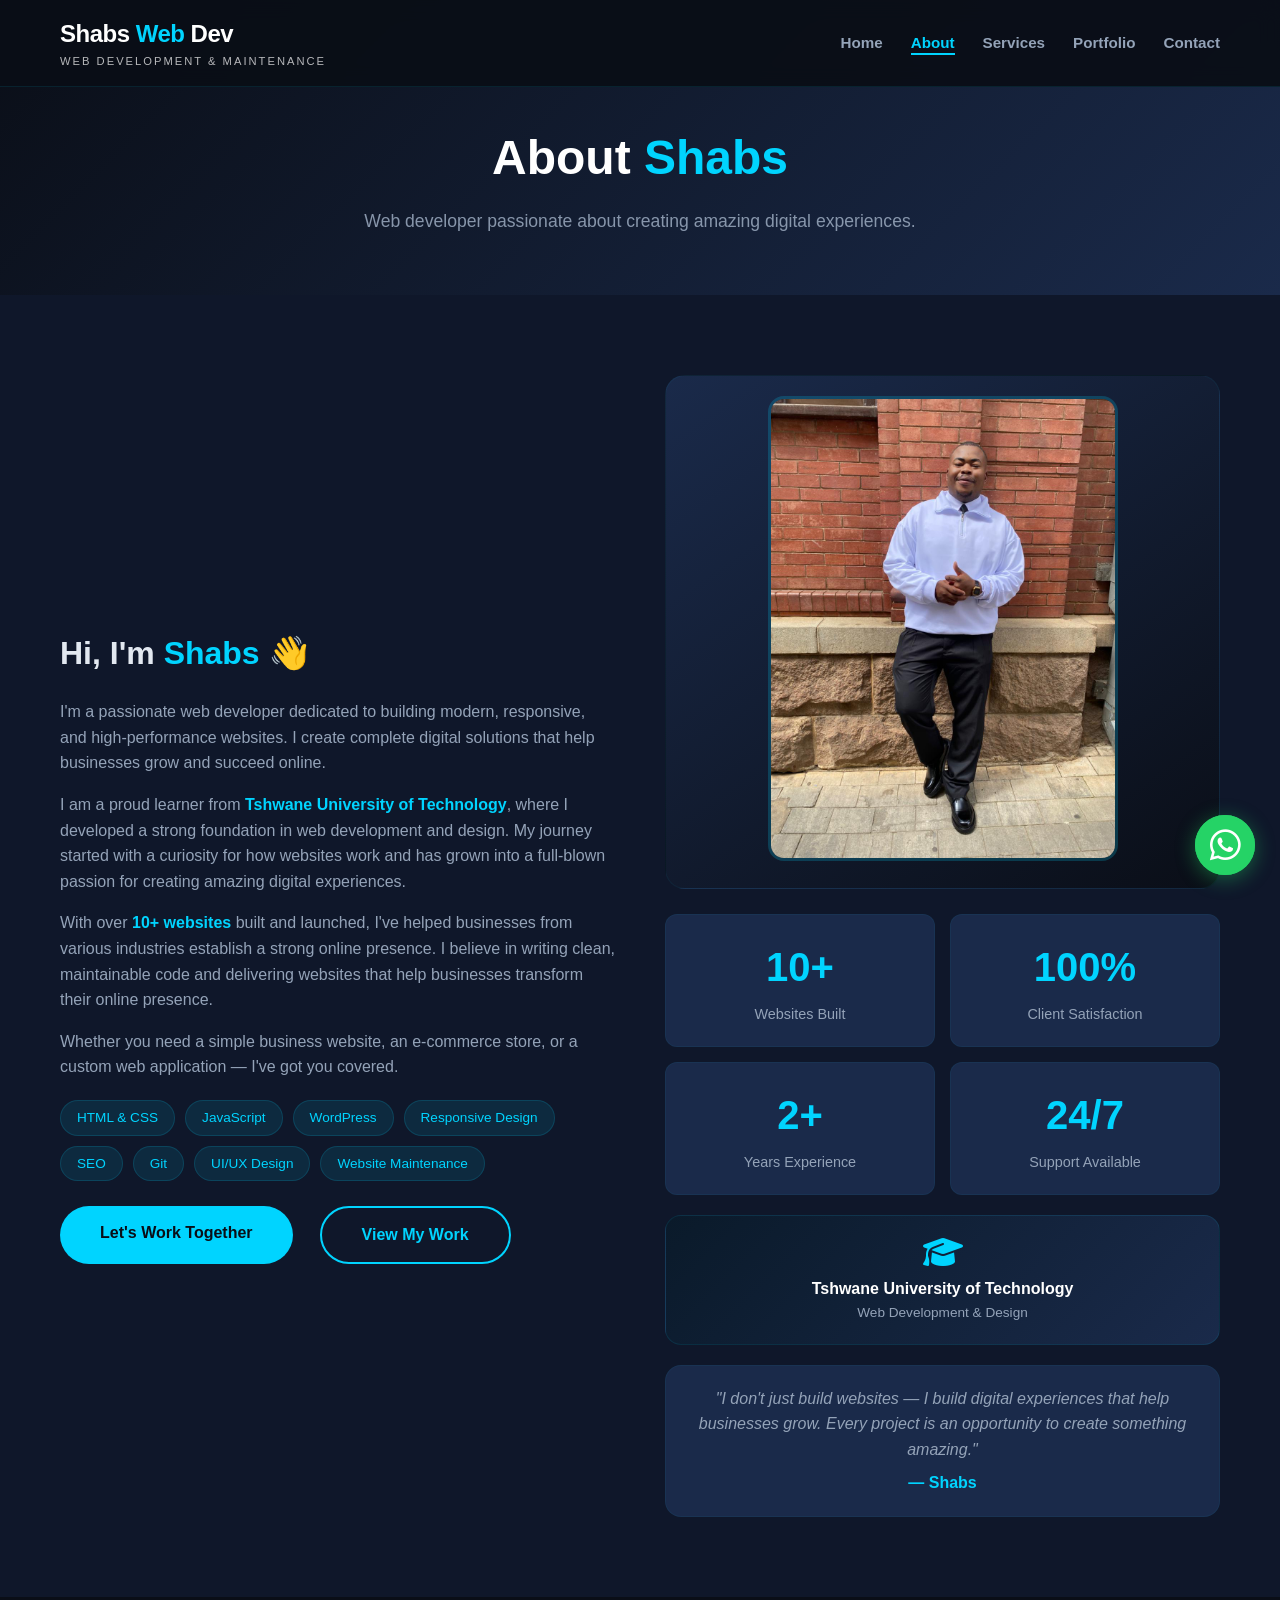
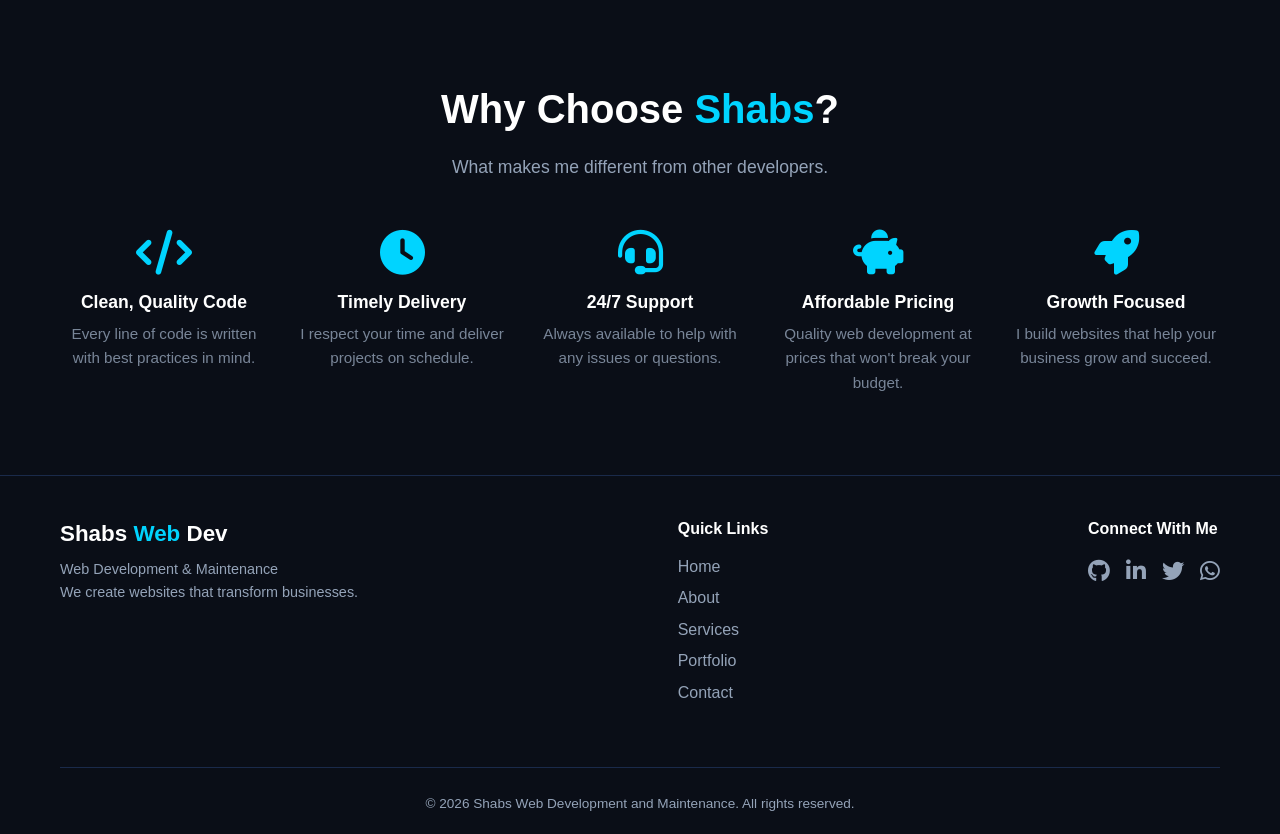
==== about.html @ 07462bca "Add files via upload" ====
<!DOCTYPE html>
<html lang="en">
<head>
    <meta charset="UTF-8" />
    <meta name="viewport" content="width=device-width, initial-scale=1.0" />
    <title>Shabs Web Development | About</title>
    <link rel="stylesheet" href="https://cdnjs.cloudflare.com/ajax/libs/font-awesome/6.5.0/css/all.min.css" />
    <link rel="stylesheet" href="css/style.css" />
</head>
<body>

    <!-- ===== HEADER WITH LOGO ===== -->
    <header>
        <div class="container">
            <div class="logo">
                <a href="index.html" style="display:flex; align-items:center; gap:15px; text-decoration:none;">
                    <img src=" " alt="Shabs Web Development Logo" style="height:50px; width:auto; border-radius:8px;" onerror="this.style.display='none'" />
                    <div>
                        <h1>Shabs <span>Web</span> Dev</h1>
                        <p>Web Development &amp; Maintenance</p>
                    </div>
                </a>
            </div>
            <div class="hamburger" id="hamburger">
                <i class="fas fa-bars"></i>
            </div>
            <nav>
                <ul id="navMenu">
                    <li><a href="index.html">Home</a></li>
                    <li><a href="about.html" class="active">About</a></li>
                    <li><a href="services.html">Services</a></li>
                    <li><a href="portfolio.html">Portfolio</a></li>
                    <li><a href="contact.html">Contact</a></li>
                </ul>
            </nav>
        </div>
    </header>

    <!-- ===== PAGE HEADER ===== -->
    <section style="padding:120px 0 60px; background:linear-gradient(135deg, #0a0e17 0%, #1a2a4a 100%); color:#fff; text-align:center;">
        <div class="container">
            <h1 style="font-size:3rem;font-weight:800;">About <span style="color:#00d4ff;">Shabs</span></h1>
            <p style="font-size:1.1rem;opacity:0.9;max-width:600px;margin:10px auto 0;color:#94a3b8;">Web developer passionate about creating amazing digital experiences.</p>
        </div>
    </section>

    <!-- ===== ABOUT CONTENT ===== -->
    <section style="padding:80px 0; background:#0f172a;">
        <div class="container">
            <div style="display:grid; grid-template-columns:1fr 1fr; gap:50px; align-items:center;">

                <!-- LEFT: About Text -->
                <div>
                    <h3 style="font-size:2rem; margin-bottom:20px;">Hi, I'm <span style="color:#00d4ff;">Shabs</span> 👋</h3>
                    <p style="color:#94a3b8; margin-bottom:16px;">
                        I'm a passionate web developer dedicated to building modern, responsive, 
                        and high-performance websites. I create complete digital solutions that help 
                        businesses grow and succeed online.
                    </p>
                    <p style="color:#94a3b8; margin-bottom:16px;">
                        I am a proud learner from <strong style="color:#00d4ff;">Tshwane University of Technology</strong>, 
                        where I developed a strong foundation in web development and design. My 
                        journey started with a curiosity for how websites work and has grown into 
                        a full-blown passion for creating amazing digital experiences.
                    </p>
                    <p style="color:#94a3b8; margin-bottom:16px;">
                        With over <strong style="color:#00d4ff;">10+ websites</strong> built and launched, 
                        I've helped businesses from various industries establish a strong online 
                        presence. I believe in writing clean, maintainable code and delivering 
                        websites that help businesses transform their online presence.
                    </p>
                    <p style="color:#94a3b8; margin-bottom:16px;">
                        Whether you need a simple business website, an e-commerce store, or a 
                        custom web application — I've got you covered.
                    </p>
                    <div style="display:flex; flex-wrap:wrap; gap:10px; margin-top:20px;">
                        <span style="background:rgba(0,212,255,0.1); color:#00d4ff; padding:6px 16px; border-radius:20px; font-size:0.85rem; border:1px solid rgba(0,212,255,0.15);">HTML &amp; CSS</span>
                        <span style="background:rgba(0,212,255,0.1); color:#00d4ff; padding:6px 16px; border-radius:20px; font-size:0.85rem; border:1px solid rgba(0,212,255,0.15);">JavaScript</span>
                        <span style="background:rgba(0,212,255,0.1); color:#00d4ff; padding:6px 16px; border-radius:20px; font-size:0.85rem; border:1px solid rgba(0,212,255,0.15);">WordPress</span>
                        <span style="background:rgba(0,212,255,0.1); color:#00d4ff; padding:6px 16px; border-radius:20px; font-size:0.85rem; border:1px solid rgba(0,212,255,0.15);">Responsive Design</span>
                        <span style="background:rgba(0,212,255,0.1); color:#00d4ff; padding:6px 16px; border-radius:20px; font-size:0.85rem; border:1px solid rgba(0,212,255,0.15);">SEO</span>
                        <span style="background:rgba(0,212,255,0.1); color:#00d4ff; padding:6px 16px; border-radius:20px; font-size:0.85rem; border:1px solid rgba(0,212,255,0.15);">Git</span>
                        <span style="background:rgba(0,212,255,0.1); color:#00d4ff; padding:6px 16px; border-radius:20px; font-size:0.85rem; border:1px solid rgba(0,212,255,0.15);">UI/UX Design</span>
                        <span style="background:rgba(0,212,255,0.1); color:#00d4ff; padding:6px 16px; border-radius:20px; font-size:0.85rem; border:1px solid rgba(0,212,255,0.15);">Website Maintenance</span>
                    </div>
                    <div style="margin-top:25px; display:flex; gap:15px; flex-wrap:wrap;">
                        <a href="contact.html" class="btn">Let's Work Together</a>
                        <a href="portfolio.html" class="btn btn-outline">View My Work</a>
                    </div>
                </div>

                <!-- RIGHT: Profile Picture & Stats -->
                <div>
                    <!-- Profile Picture -->
                    <div style="background:linear-gradient(145deg, #1a2a4a, #0a0e17); border-radius:20px; padding:20px; border:1px solid rgba(0,212,255,0.05); text-align:center; margin-bottom:25px;">
                        <img src="pictures\WhatsApp Image 2026-06-18 at 19.03.52.jpeg" alt="Shabs - Web Developer" style="width:100%; max-width:350px; border-radius:16px; border:3px solid rgba(0,212,255,0.2);" onerror="this.src='https://via.placeholder.com/350x350/1a2a4a/00d4ff?text=Shabs'" />
                    </div>

                    <!-- Stats -->
                    <div style="display:grid; grid-template-columns:1fr 1fr; gap:15px;">
                        <div style="background:#1a2a4a; padding:20px; border-radius:12px; text-align:center; border:1px solid rgba(0,212,255,0.05);">
                            <div style="font-size:2.5rem; font-weight:800; color:#00d4ff;">10+</div>
                            <p style="color:#94a3b8; font-size:0.9rem; margin-top:4px;">Websites Built</p>
                        </div>
                        <div style="background:#1a2a4a; padding:20px; border-radius:12px; text-align:center; border:1px solid rgba(0,212,255,0.05);">
                            <div style="font-size:2.5rem; font-weight:800; color:#00d4ff;">100%</div>
                            <p style="color:#94a3b8; font-size:0.9rem; margin-top:4px;">Client Satisfaction</p>
                        </div>
                        <div style="background:#1a2a4a; padding:20px; border-radius:12px; text-align:center; border:1px solid rgba(0,212,255,0.05);">
                            <div style="font-size:2.5rem; font-weight:800; color:#00d4ff;">2+</div>
                            <p style="color:#94a3b8; font-size:0.9rem; margin-top:4px;">Years Experience</p>
                        </div>
                        <div style="background:#1a2a4a; padding:20px; border-radius:12px; text-align:center; border:1px solid rgba(0,212,255,0.05);">
                            <div style="font-size:2.5rem; font-weight:800; color:#00d4ff;">24/7</div>
                            <p style="color:#94a3b8; font-size:0.9rem; margin-top:4px;">Support Available</p>
                        </div>
                    </div>

                    <!-- University Badge -->
                    <div style="margin-top:20px; background:linear-gradient(135deg, #0a1a2a, #1a2a4a); padding:20px; border-radius:16px; border:1px solid rgba(0,212,255,0.1); text-align:center;">
                        <i class="fas fa-graduation-cap" style="font-size:2rem; color:#00d4ff; margin-bottom:8px;"></i>
                        <p style="color:#fff; font-weight:600; font-size:1rem;">Tshwane University of Technology</p>
                        <p style="color:#94a3b8; font-size:0.85rem;">Web Development &amp; Design</p>
                    </div>

                    <!-- Quote -->
                    <div style="margin-top:20px; background:#1a2a4a; padding:20px; border-radius:16px; border:1px solid rgba(0,212,255,0.05); text-align:center;">
                        <p style="color:#94a3b8; font-style:italic;">
                            "I don't just build websites — I build digital experiences that help businesses grow. Every project is an opportunity to create something amazing."
                        </p>
                        <p style="color:#00d4ff; margin-top:8px; font-weight:600;">— Shabs</p>
                    </div>
                </div>

            </div>
        </div>
    </section>

    <!-- ===== WHY CHOOSE US ===== -->
    <section style="padding:80px 0; background:#0a0e17; color:#fff;">
        <div class="container">
            <h2 style="font-size:2.5rem;font-weight:700;text-align:center;margin-bottom:12px;">Why Choose <span style="color:#00d4ff;">Shabs</span>?</h2>
            <p style="text-align:center;max-width:650px;margin:0 auto 50px;color:#94a3b8;font-size:1.1rem;">What makes me different from other developers.</p>
            <div style="display:grid; grid-template-columns:repeat(auto-fit, minmax(200px,1fr)); gap:30px; text-align:center;">
                <div>
                    <i class="fas fa-code" style="font-size:2.8rem;color:#00d4ff;margin-bottom:12px;"></i>
                    <h5 style="font-size:1.1rem;margin-bottom:6px;">Clean, Quality Code</h5>
                    <p style="opacity:0.8;font-size:0.95rem;color:#94a3b8;">Every line of code is written with best practices in mind.</p>
                </div>
                <div>
                    <i class="fas fa-clock" style="font-size:2.8rem;color:#00d4ff;margin-bottom:12px;"></i>
                    <h5 style="font-size:1.1rem;margin-bottom:6px;">Timely Delivery</h5>
                    <p style="opacity:0.8;font-size:0.95rem;color:#94a3b8;">I respect your time and deliver projects on schedule.</p>
                </div>
                <div>
                    <i class="fas fa-headset" style="font-size:2.8rem;color:#00d4ff;margin-bottom:12px;"></i>
                    <h5 style="font-size:1.1rem;margin-bottom:6px;">24/7 Support</h5>
                    <p style="opacity:0.8;font-size:0.95rem;color:#94a3b8;">Always available to help with any issues or questions.</p>
                </div>
                <div>
                    <i class="fas fa-piggy-bank" style="font-size:2.8rem;color:#00d4ff;margin-bottom:12px;"></i>
                    <h5 style="font-size:1.1rem;margin-bottom:6px;">Affordable Pricing</h5>
                    <p style="opacity:0.8;font-size:0.95rem;color:#94a3b8;">Quality web development at prices that won't break your budget.</p>
                </div>
                <div>
                    <i class="fas fa-rocket" style="font-size:2.8rem;color:#00d4ff;margin-bottom:12px;"></i>
                    <h5 style="font-size:1.1rem;margin-bottom:6px;">Growth Focused</h5>
                    <p style="opacity:0.8;font-size:0.95rem;color:#94a3b8;">I build websites that help your business grow and succeed.</p>
                </div>
            </div>
        </div>
    </section>

    <!-- ===== FOOTER ===== -->
    <footer>
        <div class="container">
            <div class="footer-brand">
                <h3>Shabs <span>Web</span> Dev</h3>
                <p>Web Development &amp; Maintenance<br />We create websites that transform businesses.</p>
            </div>
            <div class="footer-links">
                <h5>Quick Links</h5>
                <ul>
                    <li><a href="index.html">Home</a></li>
                    <li><a href="about.html">About</a></li>
                    <li><a href="services.html">Services</a></li>
                    <li><a href="portfolio.html">Portfolio</a></li>
                    <li><a href="contact.html">Contact</a></li>
                </ul>
            </div>
            <div class="footer-social">
                <h5>Connect With Me</h5>
                <div class="social-icons">
                    <a href="#"><i class="fab fa-github"></i></a>
                    <a href="#"><i class="fab fa-linkedin-in"></i></a>
                    <a href="#"><i class="fab fa-twitter"></i></a>
                    <a href="https://wa.me/27738537751" target="_blank"><i class="fab fa-whatsapp"></i></a>
                </div>
            </div>
            <div class="footer-bottom">&copy; 2026 Shabs Web Development and Maintenance. All rights reserved.</div>
        </div>
    </footer>

    <!-- ===== FLOATING WHATSAPP BUTTON ===== -->
    <a href="https://wa.me/27738537751" target="_blank" class="whatsapp-float" aria-label="Chat on WhatsApp">
        <i class="fab fa-whatsapp"></i>
    </a>

    <script src="js/main.js"></script>
</body>
</html>
---- css/style.css ----
/* ===== RESET & BASE ===== */
* {
    margin: 0;
    padding: 0;
    box-sizing: border-box;
}

html {
    scroll-behavior: smooth;
}

body {
    font-family: 'Segoe UI', Tahoma, Geneva, Verdana, sans-serif;
    background: #0a0e17;
    color: #e2e8f0;
    line-height: 1.6;
    overflow-x: hidden;
}

a {
    text-decoration: none;
    color: inherit;
}

.container {
    max-width: 1200px;
    margin: 0 auto;
    padding: 0 20px;
}

/* ===== HEADER / NAV ===== */
header {
    background: rgba(10, 14, 23, 0.95);
    backdrop-filter: blur(10px);
    color: #fff;
    padding: 15px 0;
    position: fixed;
    top: 0;
    width: 100%;
    z-index: 1000;
    border-bottom: 1px solid rgba(0, 212, 255, 0.1);
    transition: all 0.5s ease;
}

header .container {
    display: flex;
    justify-content: space-between;
    align-items: center;
    flex-wrap: wrap;
}

.logo a {
    display: flex;
    align-items: center;
    gap: 15px;
    text-decoration: none;
}

.logo h1 {
    font-size: 1.5rem;
    font-weight: 700;
    letter-spacing: -0.5px;
}

.logo h1 span {
    color: #00d4ff;
    transition: color 0.5s ease;
}

.logo p {
    font-size: 0.7rem;
    opacity: 0.7;
    letter-spacing: 2px;
    text-transform: uppercase;
}

nav ul {
    display: flex;
    list-style: none;
    gap: 28px;
    flex-wrap: wrap;
}

nav ul li a {
    font-weight: 600;
    font-size: 0.95rem;
    transition: color 0.3s;
    position: relative;
    color: #94a3b8;
}

nav ul li a::after {
    content: '';
    position: absolute;
    bottom: -4px;
    left: 0;
    width: 0;
    height: 2px;
    background: #00d4ff;
    transition: width 0.3s;
}

nav ul li a:hover::after,
nav ul li a.active::after {
    width: 100%;
}

nav ul li a:hover,
nav ul li a.active {
    color: #00d4ff;
}

.hamburger {
    display: none;
    font-size: 1.8rem;
    cursor: pointer;
    color: #fff;
}

/* ===== HERO ===== */
.hero {
    min-height: 100vh;
    display: flex;
    align-items: center;
    justify-content: center;
    text-align: center;
    padding: 120px 0 80px;
    position: relative;
    overflow: hidden;
    background: linear-gradient(135deg, #0a0e17 0%, #1a2a4a 100%);
}

.hero::before {
    content: '';
    position: absolute;
    top: -50%;
    right: -20%;
    width: 600px;
    height: 600px;
    background: rgba(0, 212, 255, 0.03);
    border-radius: 50%;
    pointer-events: none;
}

.hero .tagline {
    font-size: 0.9rem;
    font-weight: 300;
    letter-spacing: 4px;
    text-transform: uppercase;
    color: #00d4ff;
    margin-bottom: 10px;
}

.hero h2 {
    font-size: 4rem;
    font-weight: 800;
    margin-bottom: 16px;
    letter-spacing: -1px;
}

.hero h2 span {
    color: #00d4ff;
}

.hero p {
    font-size: 1.25rem;
    max-width: 700px;
    margin: 0 auto 30px;
    opacity: 0.9;
    color: #94a3b8;
}

.hero .code-symbols {
    font-size: 1.5rem;
    color: #00d4ff;
    opacity: 0.2;
    letter-spacing: 20px;
    margin-top: 20px;
}

.btn {
    display: inline-block;
    padding: 14px 40px;
    border-radius: 50px;
    font-weight: 700;
    font-size: 1rem;
    transition: all 0.3s;
    border: none;
    cursor: pointer;
    background: #00d4ff;
    color: #0a0e17;
}

.btn:hover {
    transform: translateY(-3px);
    box-shadow: 0 10px 40px rgba(0, 212, 255, 0.3);
}

.btn-outline {
    background: transparent;
    border: 2px solid #00d4ff;
    color: #00d4ff;
    margin-left: 12px;
}

.btn-outline:hover {
    background: #00d4ff;
    color: #0a0e17;
    box-shadow: none;
}

/* ===== SCROLL INDICATOR ===== */
.scroll-indicator {
    position: absolute;
    bottom: 30px;
    left: 50%;
    transform: translateX(-50%);
    display: flex;
    flex-direction: column;
    align-items: center;
    gap: 8px;
    color: #94a3b8;
    font-size: 0.8rem;
    animation: bounce 2s infinite;
}

.scroll-indicator i {
    font-size: 1.5rem;
    color: #00d4ff;
}

@keyframes bounce {
    0%, 20%, 50%, 80%, 100% {
        transform: translateX(-50%) translateY(0);
    }
    40% {
        transform: translateX(-50%) translateY(-10px);
    }
    60% {
        transform: translateX(-50%) translateY(-5px);
    }
}

/* ===== SECTION TITLES ===== */
.section-title {
    font-size: 2.8rem;
    font-weight: 700;
    text-align: center;
    margin-bottom: 12px;
}

.section-title span {
    color: #00d4ff;
}

.section-sub {
    text-align: center;
    max-width: 650px;
    margin: 0 auto 50px;
    color: #94a3b8;
    font-size: 1.1rem;
}

/* ===== INDUSTRY SECTIONS - BASE ===== */
.industry-section {
    padding: 80px 0;
    min-height: 100vh;
    display: flex;
    align-items: center;
    position: relative;
    overflow: hidden;
    transition: all 0.8s ease;
}

.industry-section .container {
    position: relative;
    z-index: 2;
}

.industry-section .industry-label {
    display: inline-block;
    padding: 4px 16px;
    border-radius: 20px;
    font-size: 0.8rem;
    font-weight: 600;
    letter-spacing: 2px;
    text-transform: uppercase;
    margin-bottom: 20px;
}

.industry-section .industry-icon {
    font-size: 4rem;
    margin-bottom: 20px;
    display: block;
}

.industry-section .industry-description {
    max-width: 600px;
    margin: 0 auto 30px;
    font-size: 1.1rem;
    opacity: 0.9;
}

.industry-section .demo-preview {
    background: rgba(255, 255, 255, 0.05);
    border-radius: 16px;
    padding: 30px;
    max-width: 800px;
    margin: 0 auto;
    border: 1px solid rgba(255, 255, 255, 0.08);
}

.industry-section .demo-preview .demo-row {
    display: flex;
    gap: 20px;
    flex-wrap: wrap;
    justify-content: center;
}

.industry-section .demo-preview .demo-item {
    padding: 20px;
    background: rgba(255, 255, 255, 0.05);
    border-radius: 12px;
    min-width: 150px;
    flex: 1;
    text-align: center;
}

.industry-section .demo-preview .demo-item i {
    font-size: 2rem;
    margin-bottom: 8px;
}

.industry-section .demo-preview .demo-item h4 {
    font-size: 0.95rem;
    margin-bottom: 4px;
}

.industry-section .demo-preview .demo-item p {
    font-size: 0.8rem;
    opacity: 0.7;
}

/* ===== CAROUSEL ===== */
.demo-carousel {
    position: relative;
    overflow: hidden;
    border-radius: 16px;
    background: rgba(255, 255, 255, 0.03);
    border: 1px solid rgba(255, 255, 255, 0.06);
    margin-top: 30px;
    padding: 20px 0;
}

.demo-carousel .carousel-track {
    display: flex;
    transition: transform 0.6s cubic-bezier(0.25, 0.46, 0.45, 0.94);
    touch-action: pan-y;
}

.demo-carousel .carousel-slide {
    min-width: 100%;
    padding: 10px 30px;
    box-sizing: border-box;
}

.demo-carousel .carousel-indicators {
    display: flex;
    justify-content: center;
    gap: 10px;
    padding: 15px 0 5px;
}

.demo-carousel .carousel-indicators button {
    width: 12px;
    height: 12px;
    border-radius: 50%;
    border: none;
    background: rgba(255, 255, 255, 0.2);
    cursor: pointer;
    transition: all 0.3s ease;
    padding: 0;
}

.demo-carousel .carousel-indicators button.active {
    background: #00d4ff;
    transform: scale(1.2);
}

.demo-carousel .carousel-nav {
    position: absolute;
    top: 50%;
    transform: translateY(-50%);
    background: rgba(255, 255, 255, 0.1);
    border: 1px solid rgba(255, 255, 255, 0.15);
    color: #fff;
    width: 40px;
    height: 40px;
    border-radius: 50%;
    cursor: pointer;
    font-size: 1.2rem;
    display: flex;
    align-items: center;
    justify-content: center;
    transition: all 0.3s ease;
    z-index: 10;
    backdrop-filter: blur(10px);
}

.demo-carousel .carousel-nav:hover {
    background: rgba(255, 255, 255, 0.2);
}

.demo-carousel .carousel-nav.prev {
    left: 10px;
}

.demo-carousel .carousel-nav.next {
    right: 10px;
}

/* ===== DEMO HOMEPAGE LAYOUTS ===== */

/* Food Demo */
.demo-food .demo-hero {
    text-align: center;
    padding: 30px 20px;
    background: linear-gradient(135deg, #e85d04, #f4a261);
    border-radius: 12px;
    color: #fff;
    margin-bottom: 20px;
}
.demo-food .demo-hero h2 { font-size: 2rem; }
.demo-food .demo-hero p { opacity: 0.9; }
.demo-food .demo-menu-grid {
    display: grid;
    grid-template-columns: repeat(3, 1fr);
    gap: 15px;
}
.demo-food .demo-menu-item {
    background: rgba(255,255,255,0.05);
    padding: 15px;
    border-radius: 10px;
    text-align: center;
}
.demo-food .demo-menu-item i { font-size: 2rem; margin-bottom: 8px; }
.demo-food .demo-menu-item h4 { font-size: 0.9rem; }

/* Electrical Demo */
.demo-electrical .demo-hero {
    display: flex;
    align-items: center;
    gap: 30px;
    padding: 30px;
    background: rgba(0, 212, 255, 0.05);
    border-radius: 12px;
    border-left: 4px solid #00d4ff;
    margin-bottom: 20px;
}
.demo-electrical .demo-hero .icon { font-size: 3rem; color: #00d4ff; }
.demo-electrical .demo-services {
    display: grid;
    grid-template-columns: repeat(3, 1fr);
    gap: 12px;
}
.demo-electrical .demo-service {
    background: rgba(255,255,255,0.03);
    padding: 12px;
    border-radius: 8px;
    text-align: center;
    font-size: 0.85rem;
}

/* Salon Demo */
.demo-salon .demo-hero {
    text-align: center;
    padding: 30px 20px;
    background: linear-gradient(135deg, #d946ef, #f0abfc);
    border-radius: 12px;
    color: #fff;
    margin-bottom: 20px;
}
.demo-salon .demo-hero .price { font-size: 1.5rem; font-weight: bold; }
.demo-salon .demo-services-grid {
    display: grid;
    grid-template-columns: repeat(2, 1fr);
    gap: 15px;
}
.demo-salon .demo-service-card {
    background: rgba(255,255,255,0.05);
    padding: 20px;
    border-radius: 12px;
    text-align: center;
}

/* Clothing Demo */
.demo-clothing .demo-hero {
    display: grid;
    grid-template-columns: 1fr 1fr;
    gap: 20px;
    padding: 20px;
    background: rgba(244, 114, 182, 0.05);
    border-radius: 12px;
    margin-bottom: 20px;
}
.demo-clothing .demo-hero .featured { font-size: 2rem; color: #f472b6; }
.demo-clothing .demo-products {
    display: grid;
    grid-template-columns: repeat(4, 1fr);
    gap: 12px;
}
.demo-clothing .demo-product {
    background: rgba(255,255,255,0.03);
    padding: 15px;
    border-radius: 8px;
    text-align: center;
}

/* Delivery Demo */
.demo-delivery .demo-search {
    display: flex;
    gap: 10px;
    padding: 15px;
    background: rgba(245, 158, 11, 0.05);
    border-radius: 12px;
    margin-bottom: 20px;
}
.demo-delivery .demo-search input {
    flex: 1;
    padding: 12px;
    border-radius: 8px;
    border: 1px solid rgba(255,255,255,0.1);
    background: rgba(255,255,255,0.05);
    color: #fff;
}
.demo-delivery .demo-restaurants {
    display: grid;
    grid-template-columns: repeat(3, 1fr);
    gap: 12px;
}
.demo-delivery .demo-restaurant {
    background: rgba(255,255,255,0.03);
    padding: 15px;
    border-radius: 8px;
    text-align: center;
}

/* Real Estate Demo */
.demo-realestate .demo-hero {
    display: grid;
    grid-template-columns: 2fr 1fr;
    gap: 20px;
    padding: 20px;
    background: rgba(139, 92, 246, 0.05);
    border-radius: 12px;
    margin-bottom: 20px;
}
.demo-realestate .demo-properties {
    display: grid;
    grid-template-columns: repeat(3, 1fr);
    gap: 12px;
}
.demo-realestate .demo-property {
    background: rgba(255,255,255,0.03);
    padding: 15px;
    border-radius: 8px;
    text-align: center;
}
.demo-realestate .demo-property .price { color: #8b5cf6; font-weight: bold; }

/* Fitness Demo */
.demo-fitness .demo-hero {
    display: flex;
    align-items: center;
    gap: 30px;
    padding: 30px;
    background: rgba(239, 68, 68, 0.05);
    border-radius: 12px;
    border-left: 4px solid #ef4444;
    margin-bottom: 20px;
}
.demo-fitness .demo-classes {
    display: grid;
    grid-template-columns: repeat(3, 1fr);
    gap: 12px;
}
.demo-fitness .demo-class {
    background: rgba(255,255,255,0.03);
    padding: 15px;
    border-radius: 8px;
    text-align: center;
}

/* Travel Demo */
.demo-travel .demo-search-big {
    padding: 30px;
    background: rgba(6, 182, 212, 0.05);
    border-radius: 12px;
    text-align: center;
    margin-bottom: 20px;
}
.demo-travel .demo-search-big input {
    padding: 14px 20px;
    border-radius: 50px;
    border: 1px solid rgba(255,255,255,0.1);
    background: rgba(255,255,255,0.05);
    color: #fff;
    width: 60%;
}
.demo-travel .demo-destinations {
    display: grid;
    grid-template-columns: repeat(4, 1fr);
    gap: 12px;
}
.demo-travel .demo-destination {
    background: rgba(255,255,255,0.03);
    padding: 15px;
    border-radius: 8px;
    text-align: center;
}

/* ============================================================ */
/* ===== INDUSTRY 1: FOOD (Warm Orange/Brown) ===== */
/* ============================================================ */
.industry-food {
    background: linear-gradient(145deg, #1a0a0a 0%, #3d1a0a 50%, #1a0a0a 100%);
    font-family: 'Georgia', serif;
}
.industry-food .industry-label { background: #e85d04; color: #fff; }
.industry-food .section-title span,
.industry-food .industry-icon { color: #e85d04; }
.industry-food .btn { background: #e85d04; color: #fff; }
.industry-food .btn:hover { box-shadow: 0 10px 40px rgba(232, 93, 4, 0.3); }
.industry-food .btn-outline { border-color: #e85d04; color: #e85d04; }
.industry-food .btn-outline:hover { background: #e85d04; color: #fff; }
.industry-food .demo-preview { background: rgba(232, 93, 4, 0.08); border-color: rgba(232, 93, 4, 0.2); }
.industry-food .demo-item { background: rgba(232, 93, 4, 0.05); }

/* ============================================================ */
/* ===== INDUSTRY 2: ELECTRICAL (Electric Blue) ===== */
/* ============================================================ */
.industry-electrical {
    background: linear-gradient(145deg, #0a0a1a 0%, #0a1a3d 50%, #0a0a1a 100%);
    font-family: 'Courier New', monospace;
}
.industry-electrical .industry-label { background: #00d4ff; color: #0a0a1a; }
.industry-electrical .section-title span,
.industry-electrical .industry-icon { color: #00d4ff; }
.industry-electrical .btn { background: #00d4ff; color: #0a0a1a; }
.industry-electrical .btn:hover { box-shadow: 0 10px 40px rgba(0, 212, 255, 0.3); }
.industry-electrical .btn-outline { border-color: #00d4ff; color: #00d4ff; }
.industry-electrical .btn-outline:hover { background: #00d4ff; color: #0a0a1a; }
.industry-electrical .demo-preview { background: rgba(0, 212, 255, 0.05); border-color: rgba(0, 212, 255, 0.15); }
.industry-electrical .demo-item { background: rgba(0, 212, 255, 0.03); }

/* ============================================================ */
/* ===== INDUSTRY 3: SALON (Soft Pink/Purple) ===== */
/* ============================================================ */
.industry-salon {
    background: linear-gradient(145deg, #1a0a1a 0%, #3d1a3d 50%, #1a0a1a 100%);
    font-family: 'Georgia', cursive;
}
.industry-salon .industry-label { background: #d946ef; color: #fff; }
.industry-salon .section-title span,
.industry-salon .industry-icon { color: #d946ef; }
.industry-salon .btn { background: #d946ef; color: #fff; }
.industry-salon .btn:hover { box-shadow: 0 10px 40px rgba(217, 70, 239, 0.3); }
.industry-salon .btn-outline { border-color: #d946ef; color: #d946ef; }
.industry-salon .btn-outline:hover { background: #d946ef; color: #fff; }
.industry-salon .demo-preview { background: rgba(217, 70, 239, 0.08); border-color: rgba(217, 70, 239, 0.15); }
.industry-salon .demo-item { background: rgba(217, 70, 239, 0.05); }

/* ============================================================ */
/* ===== INDUSTRY 4: MECHANIC (Dark Red/Industrial) ===== */
/* ============================================================ */
.industry-mechanic {
    background: linear-gradient(145deg, #0a0a0a 0%, #1a1a1a 50%, #0a0a0a 100%);
    font-family: 'Impact', sans-serif;
    text-transform: uppercase;
}
.industry-mechanic .industry-label { background: #ef4444; color: #fff; }
.industry-mechanic .section-title span,
.industry-mechanic .industry-icon { color: #ef4444; }
.industry-mechanic .btn { background: #ef4444; color: #fff; }
.industry-mechanic .btn:hover { box-shadow: 0 10px 40px rgba(239, 68, 68, 0.3); }
.industry-mechanic .btn-outline { border-color: #ef4444; color: #ef4444; }
.industry-mechanic .btn-outline:hover { background: #ef4444; color: #fff; }
.industry-mechanic .demo-preview { background: rgba(239, 68, 68, 0.05); border-color: rgba(239, 68, 68, 0.15); }
.industry-mechanic .demo-item { background: rgba(239, 68, 68, 0.03); }

/* ============================================================ */
/* ===== INDUSTRY 5: TUTORING (Bright Yellow/Cyan) ===== */
/* ============================================================ */
.industry-tutoring {
    background: linear-gradient(145deg, #0a1a0a 0%, #1a3d1a 50%, #0a1a0a 100%);
    font-family: 'Trebuchet MS', sans-serif;
}
.industry-tutoring .industry-label { background: #22d3ee; color: #0a1a0a; }
.industry-tutoring .section-title span,
.industry-tutoring .industry-icon { color: #22d3ee; }
.industry-tutoring .btn { background: #22d3ee; color: #0a1a0a; }
.industry-tutoring .btn:hover { box-shadow: 0 10px 40px rgba(34, 211, 238, 0.3); }
.industry-tutoring .btn-outline { border-color: #22d3ee; color: #22d3ee; }
.industry-tutoring .btn-outline:hover { background: #22d3ee; color: #0a1a0a; }
.industry-tutoring .demo-preview { background: rgba(34, 211, 238, 0.05); border-color: rgba(34, 211, 238, 0.15); }
.industry-tutoring .demo-item { background: rgba(34, 211, 238, 0.03); }

/* ============================================================ */
/* ===== INDUSTRY 6: CLEANING (Fresh Green) ===== */
/* ============================================================ */
.industry-cleaning {
    background: linear-gradient(145deg, #0a1a1a 0%, #1a3d3d 50%, #0a1a1a 100%);
    font-family: 'Arial', sans-serif;
}
.industry-cleaning .industry-label { background: #34d399; color: #0a1a1a; }
.industry-cleaning .section-title span,
.industry-cleaning .industry-icon { color: #34d399; }
.industry-cleaning .btn { background: #34d399; color: #0a1a1a; }
.industry-cleaning .btn:hover { box-shadow: 0 10px 40px rgba(52, 211, 153, 0.3); }
.industry-cleaning .btn-outline { border-color: #34d399; color: #34d399; }
.industry-cleaning .btn-outline:hover { background: #34d399; color: #0a1a1a; }
.industry-cleaning .demo-preview { background: rgba(52, 211, 153, 0.05); border-color: rgba(52, 211, 153, 0.15); }
.industry-cleaning .demo-item { background: rgba(52, 211, 153, 0.03); }

/* ============================================================ */
/* ===== INDUSTRY 7: CLOTHING (Fashion Pink) ===== */
/* ============================================================ */
.industry-clothing {
    background: linear-gradient(145deg, #1a0a14 0%, #3d1a2a 50%, #1a0a14 100%);
    font-family: 'Tahoma', sans-serif;
    letter-spacing: 0.5px;
}
.industry-clothing .industry-label { background: #f472b6; color: #1a0a14; }
.industry-clothing .section-title span,
.industry-clothing .industry-icon { color: #f472b6; }
.industry-clothing .btn { background: #f472b6; color: #1a0a14; }
.industry-clothing .btn:hover { box-shadow: 0 10px 40px rgba(244, 114, 182, 0.3); }
.industry-clothing .btn-outline { border-color: #f472b6; color: #f472b6; }
.industry-clothing .btn-outline:hover { background: #f472b6; color: #1a0a14; }
.industry-clothing .demo-preview { background: rgba(244, 114, 182, 0.08); border-color: rgba(244, 114, 182, 0.15); }
.industry-clothing .demo-item { background: rgba(244, 114, 182, 0.05); }

/* ============================================================ */
/* ===== INDUSTRY 8: DELIVERY (Gold/Amber) ===== */
/* ============================================================ */
.industry-delivery {
    background: linear-gradient(145deg, #1a100a 0%, #3d2a0a 50%, #1a100a 100%);
    font-family: 'Verdana', sans-serif;
}
.industry-delivery .industry-label { background: #f59e0b; color: #1a100a; }
.industry-delivery .section-title span,
.industry-delivery .industry-icon { color: #f59e0b; }
.industry-delivery .btn { background: #f59e0b; color: #1a100a; }
.industry-delivery .btn:hover { box-shadow: 0 10px 40px rgba(245, 158, 11, 0.3); }
.industry-delivery .btn-outline { border-color: #f59e0b; color: #f59e0b; }
.industry-delivery .btn-outline:hover { background: #f59e0b; color: #1a100a; }
.industry-delivery .demo-preview { background: rgba(245, 158, 11, 0.05); border-color: rgba(245, 158, 11, 0.15); }
.industry-delivery .demo-item { background: rgba(245, 158, 11, 0.03); }

/* ============================================================ */
/* ===== INDUSTRY 9: REAL ESTATE (Luxurious Purple) ===== */
/* ============================================================ */
.industry-realestate {
    background: linear-gradient(145deg, #0a0a1a 0%, #1a1a3d 50%, #0a0a1a 100%);
    font-family: 'Times New Roman', serif;
}
.industry-realestate .industry-label { background: #8b5cf6; color: #fff; }
.industry-realestate .section-title span,
.industry-realestate .industry-icon { color: #8b5cf6; }
.industry-realestate .btn { background: #8b5cf6; color: #fff; }
.industry-realestate .btn:hover { box-shadow: 0 10px 40px rgba(139, 92, 246, 0.3); }
.industry-realestate .btn-outline { border-color: #8b5cf6; color: #8b5cf6; }
.industry-realestate .btn-outline:hover { background: #8b5cf6; color: #fff; }
.industry-realestate .demo-preview { background: rgba(139, 92, 246, 0.05); border-color: rgba(139, 92, 246, 0.15); }
.industry-realestate .demo-item { background: rgba(139, 92, 246, 0.03); }

/* ============================================================ */
/* ===== INDUSTRY 10: FITNESS (Energetic Red) ===== */
/* ============================================================ */
.industry-fitness {
    background: linear-gradient(145deg, #0a0a0a 0%, #1a1a1a 50%, #0a0a0a 100%);
    font-family: 'Arial Black', sans-serif;
}
.industry-fitness .industry-label { background: #ef4444; color: #fff; }
.industry-fitness .section-title span,
.industry-fitness .industry-icon { color: #ef4444; }
.industry-fitness .btn { background: #ef4444; color: #fff; }
.industry-fitness .btn:hover { box-shadow: 0 10px 40px rgba(239, 68, 68, 0.3); }
.industry-fitness .btn-outline { border-color: #ef4444; color: #ef4444; }
.industry-fitness .btn-outline:hover { background: #ef4444; color: #fff; }
.industry-fitness .demo-preview { background: rgba(239, 68, 68, 0.05); border-color: rgba(239, 68, 68, 0.15); }
.industry-fitness .demo-item { background: rgba(239, 68, 68, 0.03); }

/* ============================================================ */
/* ===== INDUSTRY 11: PHOTOGRAPHY (Monochrome) ===== */
/* ============================================================ */
.industry-photography {
    background: linear-gradient(145deg, #0a0a0a 0%, #1a1a1a 50%, #0a0a0a 100%);
    font-family: 'Helvetica Neue', sans-serif;
}
.industry-photography .industry-label { background: #6b7280; color: #fff; }
.industry-photography .section-title span,
.industry-photography .industry-icon { color: #9ca3af; }
.industry-photography .btn { background: #6b7280; color: #fff; }
.industry-photography .btn:hover { box-shadow: 0 10px 40px rgba(107, 114, 128, 0.3); }
.industry-photography .btn-outline { border-color: #6b7280; color: #6b7280; }
.industry-photography .btn-outline:hover { background: #6b7280; color: #fff; }
.industry-photography .demo-preview { background: rgba(107, 114, 128, 0.05); border-color: rgba(107, 114, 128, 0.15); }
.industry-photography .demo-item { background: rgba(107, 114, 128, 0.03); }

/* ============================================================ */
/* ===== INDUSTRY 12: HEALTHCARE (Calming Blue) ===== */
/* ============================================================ */
.industry-healthcare {
    background: linear-gradient(145deg, #0a1a2a 0%, #1a3d5a 50%, #0a1a2a 100%);
    font-family: 'Garamond', serif;
}
.industry-healthcare .industry-label { background: #0ea5e9; color: #fff; }
.industry-healthcare .section-title span,
.industry-healthcare .industry-icon { color: #0ea5e9; }
.industry-healthcare .btn { background: #0ea5e9; color: #fff; }
.industry-healthcare .btn:hover { box-shadow: 0 10px 40px rgba(14, 165, 233, 0.3); }
.industry-healthcare .btn-outline { border-color: #0ea5e9; color: #0ea5e9; }
.industry-healthcare .btn-outline:hover { background: #0ea5e9; color: #fff; }
.industry-healthcare .demo-preview { background: rgba(14, 165, 233, 0.05); border-color: rgba(14, 165, 233, 0.15); }
.industry-healthcare .demo-item { background: rgba(14, 165, 233, 0.03); }

/* ============================================================ */
/* ===== INDUSTRY 13: HOTEL (Warm Gold) ===== */
/* ============================================================ */
.industry-hotel {
    background: linear-gradient(145deg, #1a0a0a 0%, #3d2a1a 50%, #1a0a0a 100%);
    font-family: 'Georgia', serif;
}
.industry-hotel .industry-label { background: #f59e0b; color: #1a0a0a; }
.industry-hotel .section-title span,
.industry-hotel .industry-icon { color: #f59e0b; }
.industry-hotel .btn { background: #f59e0b; color: #1a0a0a; }
.industry-hotel .btn:hover { box-shadow: 0 10px 40px rgba(245, 158, 11, 0.3); }
.industry-hotel .btn-outline { border-color: #f59e0b; color: #f59e0b; }
.industry-hotel .btn-outline:hover { background: #f59e0b; color: #1a0a0a; }
.industry-hotel .demo-preview { background: rgba(245, 158, 11, 0.05); border-color: rgba(245, 158, 11, 0.15); }
.industry-hotel .demo-item { background: rgba(245, 158, 11, 0.03); }

/* ============================================================ */
/* ===== INDUSTRY 14: IT & TECH (Cyber Blue) ===== */
/* ============================================================ */
.industry-it {
    background: linear-gradient(145deg, #0a0a1a 0%, #0a1a3d 50%, #0a0a1a 100%);
    font-family: 'Consolas', monospace;
}
.industry-it .industry-label { background: #06b6d4; color: #0a0a1a; }
.industry-it .section-title span,
.industry-it .industry-icon { color: #06b6d4; }
.industry-it .btn { background: #06b6d4; color: #0a0a1a; }
.industry-it .btn:hover { box-shadow: 0 10px 40px rgba(6, 182, 212, 0.3); }
.industry-it .btn-outline { border-color: #06b6d4; color: #06b6d4; }
.industry-it .btn-outline:hover { background: #06b6d4; color: #0a0a1a; }
.industry-it .demo-preview { background: rgba(6, 182, 212, 0.05); border-color: rgba(6, 182, 212, 0.15); }
.industry-it .demo-item { background: rgba(6, 182, 212, 0.03); }

/* ============================================================ */
/* ===== INDUSTRY 15: CONSTRUCTION (Industrial Orange) ===== */
/* ============================================================ */
.industry-construction {
    background: linear-gradient(145deg, #0a0a0a 0%, #2a1a0a 50%, #0a0a0a 100%);
    font-family: 'Arial', sans-serif;
    font-weight: bold;
}
.industry-construction .industry-label { background: #f97316; color: #0a0a0a; }
.industry-construction .section-title span,
.industry-construction .industry-icon { color: #f97316; }
.industry-construction .btn { background: #f97316; color: #0a0a0a; }
.industry-construction .btn:hover { box-shadow: 0 10px 40px rgba(249, 115, 22, 0.3); }
.industry-construction .btn-outline { border-color: #f97316; color: #f97316; }
.industry-construction .btn-outline:hover { background: #f97316; color: #0a0a0a; }
.industry-construction .demo-preview { background: rgba(249, 115, 22, 0.05); border-color: rgba(249, 115, 22, 0.15); }
.industry-construction .demo-item { background: rgba(249, 115, 22, 0.03); }

/* ============================================================ */
/* ===== INDUSTRY 16: PET SERVICES (Soft Green) ===== */
/* ============================================================ */
.industry-pets {
    background: linear-gradient(145deg, #0a1a0a 0%, #1a3d1a 50%, #0a1a0a 100%);
    font-family: 'Comic Sans MS', cursive;
}
.industry-pets .industry-label { background: #10b981; color: #0a1a0a; }
.industry-pets .section-title span,
.industry-pets .industry-icon { color: #10b981; }
.industry-pets .btn { background: #10b981; color: #0a1a0a; }
.industry-pets .btn:hover { box-shadow: 0 10px 40px rgba(16, 185, 129, 0.3); }
.industry-pets .btn-outline { border-color: #10b981; color: #10b981; }
.industry-pets .btn-outline:hover { background: #10b981; color: #0a1a0a; }
.industry-pets .demo-preview { background: rgba(16, 185, 129, 0.05); border-color: rgba(16, 185, 129, 0.15); }
.industry-pets .demo-item { background: rgba(16, 185, 129, 0.03); }

/* ============================================================ */
/* ===== INDUSTRY 17: EVENT PLANNING (Vibrant Pink) ===== */
/* ============================================================ */
.industry-events {
    background: linear-gradient(145deg, #1a0a1a 0%, #3d1a3d 50%, #1a0a1a 100%);
    font-family: 'Segoe UI', sans-serif;
}
.industry-events .industry-label { background: #ec4899; color: #fff; }
.industry-events .section-title span,
.industry-events .industry-icon { color: #ec4899; }
.industry-events .btn { background: #ec4899; color: #fff; }
.industry-events .btn:hover { box-shadow: 0 10px 40px rgba(236, 72, 153, 0.3); }
.industry-events .btn-outline { border-color: #ec4899; color: #ec4899; }
.industry-events .btn-outline:hover { background: #ec4899; color: #fff; }
.industry-events .demo-preview { background: rgba(236, 72, 153, 0.08); border-color: rgba(236, 72, 153, 0.15); }
.industry-events .demo-item { background: rgba(236, 72, 153, 0.05); }

/* ============================================================ */
/* ===== INDUSTRY 18: FINANCIAL (Dark Teal) ===== */
/* ============================================================ */
.industry-financial {
    background: linear-gradient(145deg, #0a1a1a 0%, #1a3d3d 50%, #0a1a1a 100%);
    font-family: 'Garamond', serif;
}
.industry-financial .industry-label { background: #14b8a6; color: #0a1a1a; }
.industry-financial .section-title span,
.industry-financial .industry-icon { color: #14b8a6; }
.industry-financial .btn { background: #14b8a6; color: #0a1a1a; }
.industry-financial .btn:hover { box-shadow: 0 10px 40px rgba(20, 184, 166, 0.3); }
.industry-financial .btn-outline { border-color: #14b8a6; color: #14b8a6; }
.industry-financial .btn-outline:hover { background: #14b8a6; color: #0a1a1a; }
.industry-financial .demo-preview { background: rgba(20, 184, 166, 0.05); border-color: rgba(20, 184, 166, 0.15); }
.industry-financial .demo-item { background: rgba(20, 184, 166, 0.03); }

/* ============================================================ */
/* ===== INDUSTRY 19: TRAVEL (Sky Blue/Beach) ===== */
/* ============================================================ */
.industry-travel {
    background: linear-gradient(145deg, #0a1a2a 0%, #1a3d5a 50%, #0a1a2a 100%);
    font-family: 'Georgia', serif;
}
.industry-travel .industry-label { background: #06b6d4; color: #0a1a2a; }
.industry-travel .section-title span,
.industry-travel .industry-icon { color: #06b6d4; }
.industry-travel .btn { background: #06b6d4; color: #0a1a2a; }
.industry-travel .btn:hover { box-shadow: 0 10px 40px rgba(6, 182, 212, 0.3); }
.industry-travel .btn-outline { border-color: #06b6d4; color: #06b6d4; }
.industry-travel .btn-outline:hover { background: #06b6d4; color: #0a1a2a; }
.industry-travel .demo-preview { background: rgba(6, 182, 212, 0.05); border-color: rgba(6, 182, 212, 0.15); }
.industry-travel .demo-item { background: rgba(6, 182, 212, 0.03); }

/* ============================================================ */
/* ===== INDUSTRY 20: LEGAL (Dark Navy/Authoritative) ===== */
/* ============================================================ */
.industry-legal {
    background: linear-gradient(145deg, #0a0a1a 0%, #1a1a3d 50%, #0a0a1a 100%);
    font-family: 'Times New Roman', serif;
}
.industry-legal .industry-label { background: #6366f1; color: #fff; }
.industry-legal .section-title span,
.industry-legal .industry-icon { color: #6366f1; }
.industry-legal .btn { background: #6366f1; color: #fff; }
.industry-legal .btn:hover { box-shadow: 0 10px 40px rgba(99, 102, 241, 0.3); }
.industry-legal .btn-outline { border-color: #6366f1; color: #6366f1; }
.industry-legal .btn-outline:hover { background: #6366f1; color: #fff; }
.industry-legal .demo-preview { background: rgba(99, 102, 241, 0.05); border-color: rgba(99, 102, 241, 0.15); }
.industry-legal .demo-item { background: rgba(99, 102, 241, 0.03); }

/* ===== CTA FINAL SECTION ===== */
.cta-final {
    padding: 100px 0;
    background: linear-gradient(135deg, #0a0e17 0%, #1a2a4a 100%);
    text-align: center;
    position: relative;
}

.cta-final::before {
    content: '';
    position: absolute;
    top: 0;
    left: 0;
    right: 0;
    bottom: 0;
    background: radial-gradient(circle at center, rgba(0, 212, 255, 0.05) 0%, transparent 70%);
    pointer-events: none;
}

.cta-final h2 {
    font-size: 3.5rem;
    font-weight: 800;
    margin-bottom: 16px;
}

.cta-final h2 span {
    color: #00d4ff;
}

.cta-final p {
    max-width: 600px;
    margin: 0 auto 30px;
    color: #94a3b8;
    font-size: 1.2rem;
}

.cta-final .cta-buttons {
    display: flex;
    gap: 16px;
    justify-content: center;
    flex-wrap: wrap;
}

/* ===== FOOTER ===== */
footer {
    background: #0a0e17;
    color: #94a3b8;
    padding: 40px 0 20px;
    border-top: 1px solid #1a2a4a;
}

footer .container {
    display: flex;
    justify-content: space-between;
    flex-wrap: wrap;
    gap: 30px;
}

footer .footer-brand h3 {
    color: #fff;
    font-size: 1.4rem;
}

footer .footer-brand h3 span {
    color: #00d4ff;
}

footer .footer-brand p {
    max-width: 300px;
    font-size: 0.9rem;
    margin-top: 6px;
}

footer .footer-links h5,
footer .footer-social h5 {
    color: #fff;
    margin-bottom: 12px;
    font-size: 1rem;
}

footer .footer-links ul {
    list-style: none;
}

footer .footer-links ul li {
    margin-bottom: 6px;
}

footer .footer-links ul li a:hover {
    color: #00d4ff;
}

footer .footer-social .social-icons {
    display: flex;
    gap: 16px;
    font-size: 1.4rem;
}

footer .footer-social .social-icons a:hover {
    color: #00d4ff;
}

.footer-bottom {
    text-align: center;
    padding-top: 25px;
    margin-top: 25px;
    border-top: 1px solid #1a2a4a;
    font-size: 0.85rem;
    width: 100%;
}

/* ===== WHATSAPP FLOATING BUTTON ===== */
.whatsapp-float {
    position: fixed;
    bottom: 25px;
    right: 25px;
    background: #25D366;
    color: #fff;
    width: 60px;
    height: 60px;
    border-radius: 50%;
    display: flex;
    align-items: center;
    justify-content: center;
    font-size: 2.2rem;
    box-shadow: 0 4px 20px rgba(37, 211, 102, 0.4);
    z-index: 999;
    transition: all 0.3s ease;
    text-decoration: none;
}

.whatsapp-float:hover {
    transform: scale(1.1);
    box-shadow: 0 6px 30px rgba(37, 211, 102, 0.6);
    color: #fff;
}

.whatsapp-float::before {
    content: '';
    position: absolute;
    top: 0;
    left: 0;
    right: 0;
    bottom: 0;
    border-radius: 50%;
    border: 3px solid #25D366;
    animation: pulse 2s ease-in-out infinite;
}

@keyframes pulse {
    0% {
        transform: scale(1);
        opacity: 0.6;
    }
    100% {
        transform: scale(1.5);
        opacity: 0;
    }
}

/* ===== RESPONSIVE ===== */
@media (max-width: 992px) {
    .hero h2 {
        font-size: 2.8rem;
    }
    .section-title {
        font-size: 2.2rem;
    }
    .industry-section .demo-preview .demo-row {
        flex-direction: column;
        align-items: center;
    }
    .industry-section .demo-preview .demo-item {
        width: 100%;
        max-width: 300px;
    }
    .cta-final h2 {
        font-size: 2.8rem;
    }
    .demo-food .demo-menu-grid,
    .demo-electrical .demo-services,
    .demo-salon .demo-services-grid,
    .demo-clothing .demo-products,
    .demo-delivery .demo-restaurants,
    .demo-realestate .demo-properties,
    .demo-fitness .demo-classes,
    .demo-travel .demo-destinations {
        grid-template-columns: 1fr 1fr;
    }
    .demo-clothing .demo-hero,
    .demo-realestate .demo-hero {
        grid-template-columns: 1fr;
    }
    .demo-travel .demo-search-big input {
        width: 90%;
    }
}

@media (max-width: 768px) {
    .hamburger {
        display: block;
    }

    nav ul {
        display: none;
        width: 100%;
        flex-direction: column;
        gap: 12px;
        padding: 20px 0 10px;
        border-top: 1px solid #1a2a4a;
        margin-top: 14px;
    }

    nav ul.open {
        display: flex;
    }

    .hero h2 {
        font-size: 2.2rem;
    }

    .hero {
        padding: 100px 0 60px;
    }

    .btn-outline {
        margin-left: 0;
        margin-top: 12px;
    }

    footer .container {
        flex-direction: column;
        align-items: center;
        text-align: center;
    }

    .cta-final h2 {
        font-size: 2.2rem;
    }
    .demo-carousel .carousel-nav {
        width: 30px;
        height: 30px;
        font-size: 0.8rem;
    }
    .demo-food .demo-menu-grid,
    .demo-electrical .demo-services,
    .demo-salon .demo-services-grid,
    .demo-clothing .demo-products,
    .demo-delivery .demo-restaurants,
    .demo-realestate .demo-properties,
    .demo-fitness .demo-classes,
    .demo-travel .demo-destinations {
        grid-template-columns: 1fr 1fr;
    }
}

@media (max-width: 480px) {
    .hero h2 {
        font-size: 1.8rem;
    }
    .section-title {
        font-size: 1.8rem;
    }
    .cta-final h2 {
        font-size: 1.8rem;
    }
    .whatsapp-float {
        width: 50px;
        height: 50px;
        font-size: 1.8rem;
        bottom: 15px;
        right: 15px;
    }
    .industry-section .industry-icon {
        font-size: 3rem;
    }
    .industry-section .demo-preview .demo-item {
        min-width: auto;
        padding: 15px;
    }
    .demo-food .demo-menu-grid,
    .demo-electrical .demo-services,
    .demo-salon .demo-services-grid,
    .demo-clothing .demo-products,
    .demo-delivery .demo-restaurants,
    .demo-realestate .demo-properties,
    .demo-fitness .demo-classes,
    .demo-travel .demo-destinations {
        grid-template-columns: 1fr;
    }
}
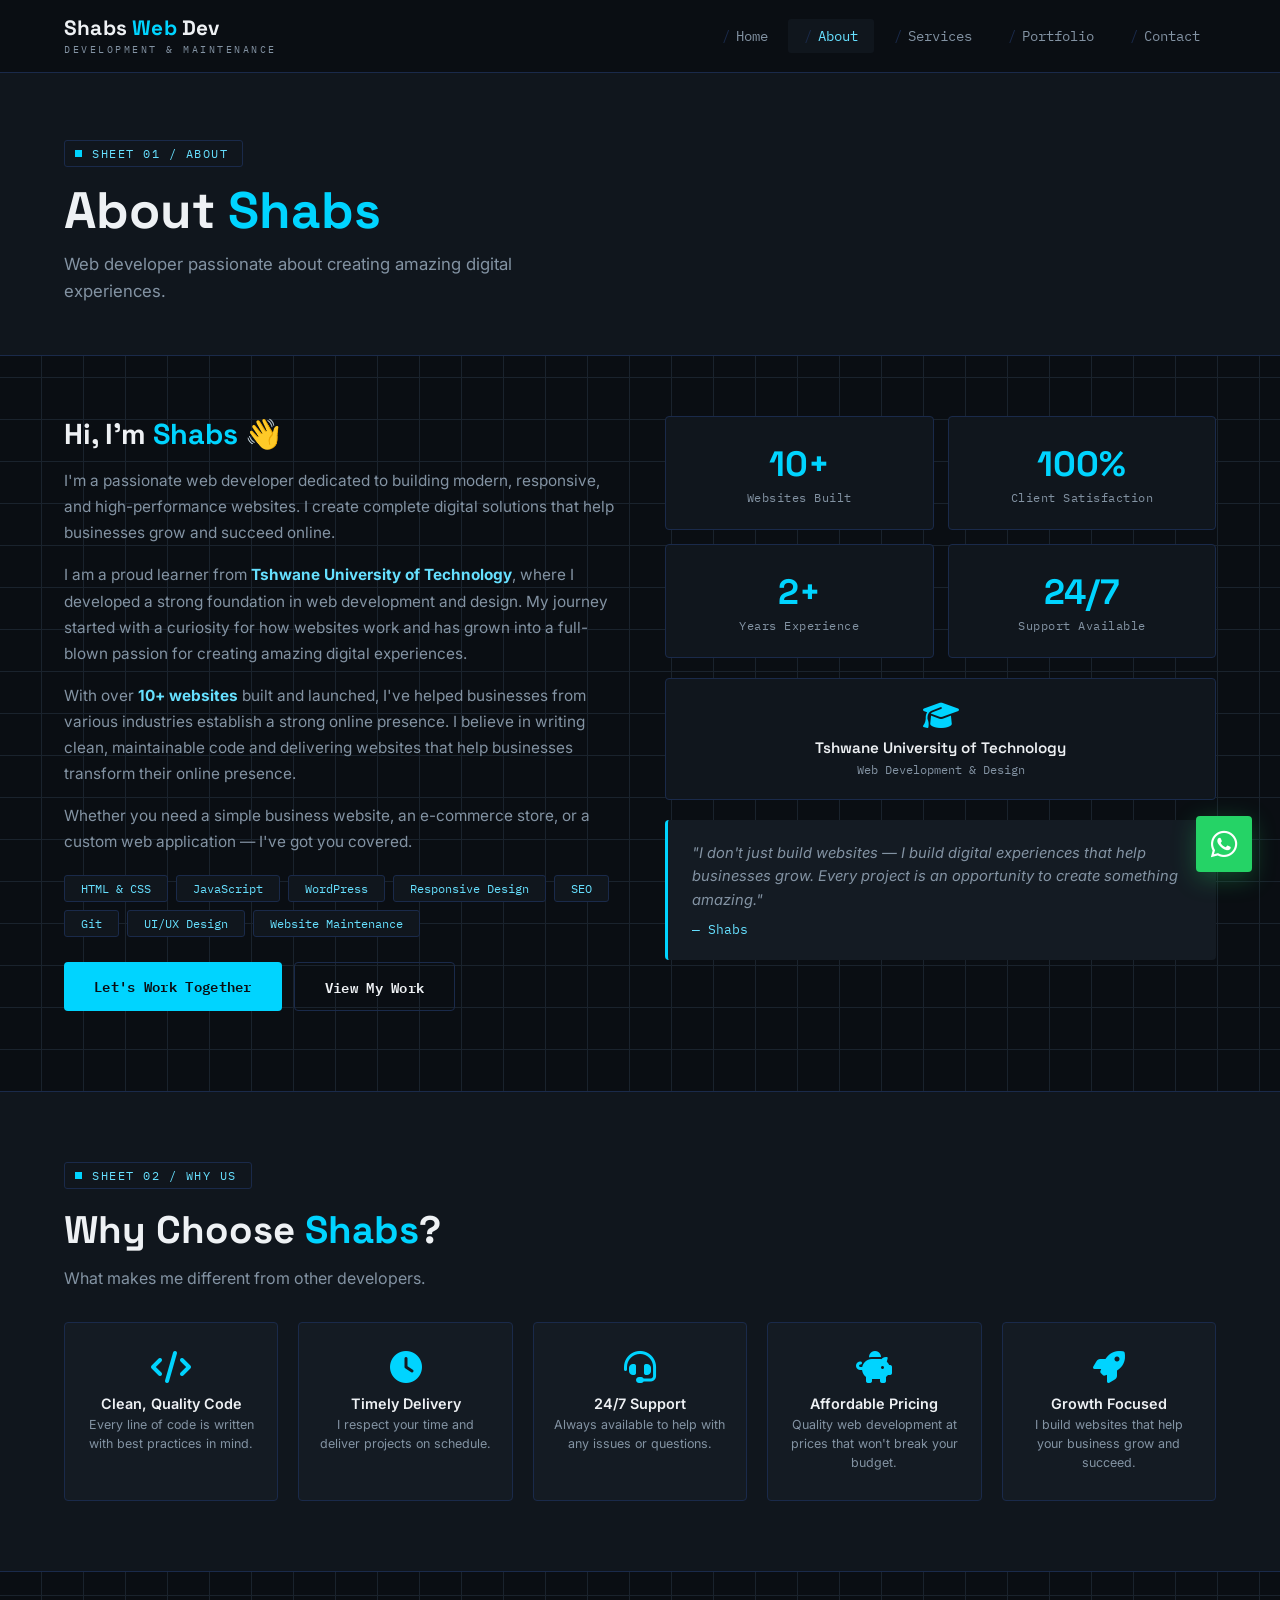
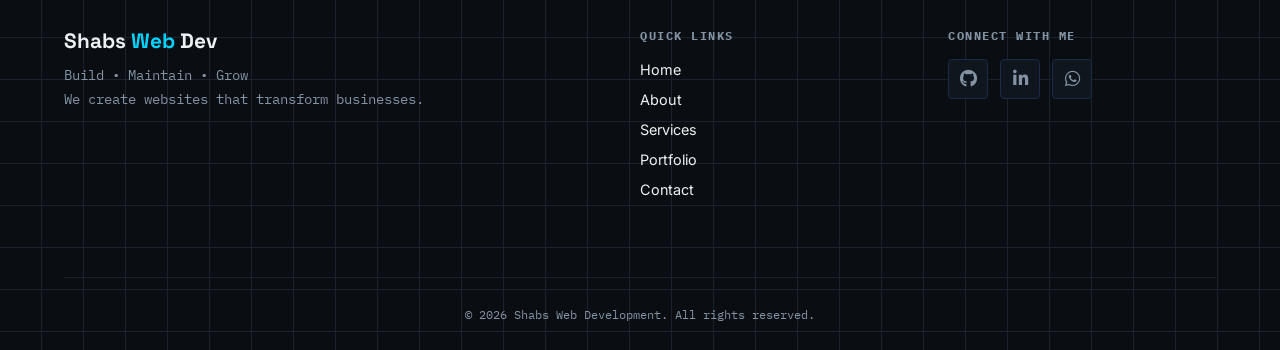
==== commit 176cd5b7: "Add files via upload" ====
--- a/about.html
+++ b/about.html
@@ -1,31 +1,607 @@
- <!DOCTYPE html>
+  <!DOCTYPE html>
 <html lang="en">
 <head>
     <meta charset="UTF-8" />
     <meta name="viewport" content="width=device-width, initial-scale=1.0" />
     <title>Shabs Web Development | About</title>
+    <link rel="preconnect" href="https://fonts.googleapis.com">
+    <link rel="preconnect" href="https://fonts.gstatic.com" crossorigin>
+    <link href="https://fonts.googleapis.com/css2?family=Space+Grotesk:wght@500;600;700&family=Inter:wght@400;500;600&family=IBM+Plex+Mono:wght@400;500&display=swap" rel="stylesheet">
     <link rel="stylesheet" href="https://cdnjs.cloudflare.com/ajax/libs/font-awesome/6.5.0/css/all.min.css" />
-    <link rel="stylesheet" href="css/style.css" />
+    <style>
+        /* ===== RESET & BASE ===== */
+        * { margin: 0; padding: 0; box-sizing: border-box; }
+        html { scroll-behavior: smooth; }
+
+        :root {
+            --ink: #0a0e13;
+            --panel: #10161d;
+            --panel-2: #141b23;
+            --line: #1a2a4a;
+            --line-soft: #1a232d;
+            --blue: #00d4ff;
+            --blue-dark: #0099cc;
+            --blue-light: #66e0ff;
+            --trace: #00d4ff;
+            --paper: #eef1f4;
+            --muted: #8393a3;
+        }
+
+        body {
+            font-family: 'Inter', sans-serif;
+            background: var(--ink);
+            color: var(--paper);
+            overflow-x: hidden;
+            background-image:
+                linear-gradient(var(--line-soft) 1px, transparent 1px),
+                linear-gradient(90deg, var(--line-soft) 1px, transparent 1px);
+            background-size: 42px 42px;
+            background-position: -1px -1px;
+        }
+
+        h1, h2, h3, h4 { font-family: 'Space Grotesk', sans-serif; }
+
+        .container { max-width: 1200px; margin: 0 auto; padding: 0 24px; }
+
+        ::-webkit-scrollbar { width: 8px; }
+        ::-webkit-scrollbar-track { background: var(--ink); }
+        ::-webkit-scrollbar-thumb { background: var(--blue); border-radius: 10px; }
+
+        /* ===== SHEET LABEL ===== */
+        .sheet-label {
+            display: inline-flex;
+            align-items: center;
+            gap: 10px;
+            font-family: 'IBM Plex Mono', monospace;
+            font-size: 0.72rem;
+            letter-spacing: 1.5px;
+            color: var(--blue-light);
+            border: 1px solid var(--line);
+            padding: 5px 14px 5px 10px;
+            border-radius: 3px;
+            background: var(--panel);
+            margin-bottom: 16px;
+        }
+        .sheet-label::before {
+            content: '';
+            width: 7px;
+            height: 7px;
+            background: var(--blue);
+            display: inline-block;
+        }
+
+        /* ===== HEADER ===== */
+        header {
+            background: rgba(10, 14, 19, 0.9);
+            padding: 16px 0;
+            position: fixed;
+            width: 100%;
+            top: 0;
+            z-index: 1000;
+            border-bottom: 1px solid var(--line);
+            backdrop-filter: blur(14px);
+            transition: all 0.3s ease;
+        }
+
+        header.scrolled { background: rgba(10, 14, 19, 0.98); }
+
+        header .container {
+            display: flex;
+            justify-content: space-between;
+            align-items: center;
+            flex-wrap: wrap;
+        }
+
+        .logo a { display: flex; align-items: center; gap: 12px; text-decoration: none; }
+
+        .logo h1 { 
+            font-size: 1.3rem; 
+            font-weight: 700; 
+            color: var(--paper); 
+            line-height: 1.2; 
+            letter-spacing: 0.2px; 
+        }
+        .logo h1 span { color: var(--blue); }
+        .logo p {
+            font-family: 'IBM Plex Mono', monospace;
+            font-size: 0.6rem;
+            color: var(--muted);
+            margin-top: 2px;
+            letter-spacing: 2.5px;
+            text-transform: uppercase;
+        }
+
+        .hamburger {
+            display: none;
+            font-size: 1.6rem;
+            color: var(--paper);
+            cursor: pointer;
+            padding: 8px 14px;
+            background: var(--panel);
+            border-radius: 4px;
+            border: 1px solid var(--line);
+            transition: all 0.3s ease;
+        }
+        .hamburger:hover { border-color: var(--blue); }
+
+        nav ul { display: flex; list-style: none; gap: 4px; align-items: center; }
+
+        nav ul li a {
+            color: var(--muted);
+            text-decoration: none;
+            padding: 8px 16px;
+            font-size: 0.88rem;
+            font-family: 'IBM Plex Mono', monospace;
+            transition: all 0.25s ease;
+            font-weight: 400;
+            display: block;
+            position: relative;
+            border-radius: 3px;
+        }
+        nav ul li a::before { content: '/'; color: var(--line); margin-right: 6px; }
+        nav ul li a:hover, nav ul li a.active { color: var(--blue-light); background: var(--panel); }
+
+        @media (max-width: 768px) {
+            .hamburger { display: block; }
+            nav { 
+                width: 100%; 
+                display: none; 
+                margin-top: 14px; 
+                border-top: 1px solid var(--line); 
+                padding-top: 14px; 
+            }
+            nav.open { display: block; }
+            nav ul { 
+                flex-direction: column; 
+                gap: 4px; 
+                width: 100%; 
+            }
+            nav ul li { width: 100%; }
+            nav ul li a { 
+                padding: 12px 18px; 
+                width: 100%; 
+                text-align: left; 
+                font-size: 1rem; 
+            }
+            .logo h1 { font-size: 1.05rem; }
+        }
+
+        @media (max-width: 480px) {
+            .logo p { display: none; }
+            header { padding: 10px 0; }
+            .container { padding: 0 16px; }
+        }
+
+        /* ===== SECTION TITLES ===== */
+        .section-title { margin-bottom: 40px; }
+        .section-title h2 { font-size: 2.4rem; font-weight: 700; color: var(--paper); }
+        .section-title h2 span { color: var(--blue); }
+        .section-title p { color: var(--muted); max-width: 550px; margin-top: 12px; font-size: 1rem; line-height: 1.6; }
+
+        @media (max-width: 768px) {
+            .section-title h2 { font-size: 2rem; }
+        }
+        @media (max-width: 480px) {
+            .section-title h2 { font-size: 1.6rem; }
+            .section-title { margin-bottom: 30px; }
+        }
+
+        /* ===== PAGE HEADER ===== */
+        .page-header {
+            padding: 140px 0 50px;
+            border-bottom: 1px solid var(--line);
+            background: var(--panel);
+        }
+
+        .page-header .container {
+            display: flex;
+            flex-direction: column;
+            align-items: flex-start;
+        }
+
+        .page-header h1 {
+            font-size: 3.2rem;
+            font-weight: 700;
+            color: var(--paper);
+            line-height: 1.1;
+        }
+        .page-header h1 span { color: var(--blue); }
+        .page-header p {
+            color: var(--muted);
+            font-size: 1.05rem;
+            max-width: 550px;
+            margin-top: 12px;
+            line-height: 1.6;
+        }
+
+        @media (max-width: 768px) {
+            .page-header { padding: 120px 0 40px; }
+            .page-header h1 { font-size: 2.4rem; }
+        }
+        @media (max-width: 480px) {
+            .page-header { padding: 100px 0 30px; }
+            .page-header h1 { font-size: 2rem; }
+            .page-header p { font-size: 0.9rem; }
+        }
+
+        /* ===== ABOUT CONTENT ===== */
+        .about-content { padding: 60px 0 80px; }
+
+        .about-grid {
+            display: grid;
+            grid-template-columns: 1fr 1fr;
+            gap: 50px;
+            align-items: start;
+        }
+
+        .about-text h3 {
+            font-size: 1.8rem;
+            font-weight: 700;
+            color: var(--paper);
+            margin-bottom: 16px;
+        }
+        .about-text h3 span { color: var(--blue); }
+        .about-text p {
+            color: var(--muted);
+            line-height: 1.7;
+            margin-bottom: 16px;
+            font-size: 0.96rem;
+        }
+        .about-text p strong { color: var(--blue-light); }
+
+        .about-text .skill-tags {
+            display: flex;
+            flex-wrap: wrap;
+            gap: 8px;
+            margin: 20px 0 25px;
+        }
+        .about-text .skill-tags span {
+            font-family: 'IBM Plex Mono', monospace;
+            background: var(--panel);
+            color: var(--blue-light);
+            padding: 5px 16px;
+            border-radius: 3px;
+            font-size: 0.72rem;
+            border: 1px solid var(--line);
+            transition: all 0.3s ease;
+        }
+        .about-text .skill-tags span:hover {
+            border-color: var(--blue);
+            color: var(--blue);
+        }
+
+        .about-text .btn-group {
+            display: flex;
+            gap: 12px;
+            flex-wrap: wrap;
+        }
+
+        .btn {
+            padding: 12px 30px;
+            border-radius: 4px;
+            text-decoration: none;
+            font-weight: 600;
+            display: inline-block;
+            transition: all 0.25s ease;
+            font-size: 0.85rem;
+            font-family: 'IBM Plex Mono', monospace;
+            letter-spacing: 0.3px;
+        }
+        .btn-primary { background: var(--blue); color: var(--ink); }
+        .btn-primary:hover { background: var(--blue-light); transform: translateY(-2px); }
+        .btn-outline { border: 1px solid var(--line); color: var(--paper); background: transparent; }
+        .btn-outline:hover { border-color: var(--blue); color: var(--blue-light); }
+
+        /* ===== RIGHT SIDE - STATS & INFO ===== */
+        .about-side {
+            display: flex;
+            flex-direction: column;
+            gap: 20px;
+        }
+
+        .stats-grid {
+            display: grid;
+            grid-template-columns: 1fr 1fr;
+            gap: 14px;
+        }
+
+        .stat-card {
+            background: var(--panel);
+            border: 1px solid var(--line);
+            border-radius: 4px;
+            padding: 24px 20px;
+            text-align: center;
+            transition: all 0.3s ease;
+        }
+        .stat-card:hover { border-color: var(--blue); }
+        .stat-card .number {
+            font-family: 'Space Grotesk', sans-serif;
+            font-size: 2.2rem;
+            font-weight: 700;
+            color: var(--blue);
+        }
+        .stat-card .label {
+            font-family: 'IBM Plex Mono', monospace;
+            font-size: 0.72rem;
+            color: var(--muted);
+            margin-top: 4px;
+            letter-spacing: 0.5px;
+        }
+
+        .info-block {
+            background: var(--panel);
+            border: 1px solid var(--line);
+            border-radius: 4px;
+            padding: 22px 24px;
+            text-align: center;
+        }
+        .info-block i {
+            font-size: 1.8rem;
+            color: var(--blue);
+            margin-bottom: 8px;
+        }
+        .info-block h4 {
+            font-size: 0.95rem;
+            font-weight: 600;
+            color: var(--paper);
+        }
+        .info-block p {
+            font-family: 'IBM Plex Mono', monospace;
+            font-size: 0.78rem;
+            color: var(--muted);
+            margin-top: 4px;
+        }
+
+        .quote-block {
+            background: var(--panel-2);
+            border-left: 3px solid var(--blue);
+            padding: 22px 24px;
+            border-radius: 4px;
+        }
+        .quote-block p {
+            font-style: italic;
+            color: var(--muted);
+            font-size: 0.92rem;
+            line-height: 1.6;
+        }
+        .quote-block .author {
+            font-family: 'IBM Plex Mono', monospace;
+            color: var(--blue-light);
+            margin-top: 8px;
+            font-size: 0.8rem;
+            font-style: normal;
+        }
+
+        @media (max-width: 992px) {
+            .about-grid { grid-template-columns: 1fr; gap: 40px; }
+            .about-side { max-width: 500px; }
+        }
+
+        @media (max-width: 768px) {
+            .about-content { padding: 40px 0 60px; }
+            .about-text h3 { font-size: 1.5rem; }
+            .about-text p { font-size: 0.9rem; }
+            .stat-card .number { font-size: 1.8rem; }
+            .stats-grid { gap: 10px; }
+            .stat-card { padding: 18px 14px; }
+        }
+
+        @media (max-width: 480px) {
+            .about-content { padding: 30px 0 40px; }
+            .about-grid { gap: 30px; }
+            .about-text h3 { font-size: 1.3rem; }
+            .about-text p { font-size: 0.85rem; }
+            .about-text .skill-tags span { font-size: 0.65rem; padding: 4px 12px; }
+            .stats-grid { grid-template-columns: 1fr 1fr; gap: 8px; }
+            .stat-card .number { font-size: 1.5rem; }
+            .stat-card .label { font-size: 0.6rem; }
+            .stat-card { padding: 14px 10px; }
+            .info-block { padding: 16px 18px; }
+            .info-block i { font-size: 1.4rem; }
+            .quote-block { padding: 16px 18px; }
+            .quote-block p { font-size: 0.82rem; }
+            .btn { font-size: 0.78rem; padding: 10px 20px; }
+            .about-text .btn-group { flex-direction: column; }
+            .about-text .btn-group .btn { width: 100%; text-align: center; }
+        }
+
+        /* ===== WHY CHOOSE US ===== */
+        .why-choose {
+            padding: 70px 0;
+            border-top: 1px solid var(--line);
+            background: var(--panel);
+        }
+
+        .choose-grid {
+            display: grid;
+            grid-template-columns: repeat(5, 1fr);
+            gap: 20px;
+            margin-top: 10px;
+        }
+
+        .choose-card {
+            background: var(--panel-2);
+            border: 1px solid var(--line);
+            border-radius: 4px;
+            padding: 28px 20px;
+            text-align: center;
+            transition: all 0.3s ease;
+        }
+        .choose-card:hover { border-color: var(--blue); transform: translateY(-4px); }
+        .choose-card i {
+            font-size: 2rem;
+            color: var(--blue);
+            margin-bottom: 12px;
+            display: block;
+        }
+        .choose-card h5 {
+            font-size: 0.9rem;
+            font-weight: 600;
+            color: var(--paper);
+            margin-bottom: 4px;
+        }
+        .choose-card p {
+            font-size: 0.78rem;
+            color: var(--muted);
+            line-height: 1.5;
+        }
+
+        @media (max-width: 992px) {
+            .choose-grid { grid-template-columns: repeat(3, 1fr); }
+        }
+        @media (max-width: 768px) {
+            .why-choose { padding: 50px 0; }
+            .choose-grid { grid-template-columns: repeat(2, 1fr); gap: 14px; }
+            .choose-card { padding: 20px 14px; }
+            .choose-card i { font-size: 1.6rem; }
+            .choose-card h5 { font-size: 0.8rem; }
+            .choose-card p { font-size: 0.7rem; }
+        }
+        @media (max-width: 480px) {
+            .why-choose { padding: 40px 0; }
+            .choose-grid { grid-template-columns: 1fr 1fr; gap: 10px; }
+            .choose-card { padding: 16px 12px; }
+            .choose-card i { font-size: 1.3rem; margin-bottom: 8px; }
+            .choose-card h5 { font-size: 0.75rem; }
+            .choose-card p { font-size: 0.65rem; }
+        }
+
+        /* ===== FOOTER ===== */
+        footer { padding: 56px 20px 28px; border-top: 1px solid var(--line); }
+
+        footer .container { 
+            display: grid; 
+            grid-template-columns: 2fr 1fr 1fr; 
+            gap: 40px; 
+            max-width: 1200px; 
+            margin: 0 auto; 
+        }
+
+        .footer-brand h3 { font-size: 1.3rem; margin-bottom: 10px; color: var(--paper); }
+        .footer-brand h3 span { color: var(--blue); }
+        .footer-brand p { 
+            color: var(--muted); 
+            font-size: 0.88rem; 
+            line-height: 1.7; 
+            font-family: 'IBM Plex Mono', monospace; 
+        }
+
+        .footer-links h5, .footer-social h5 {
+            color: var(--muted); 
+            font-size: 0.72rem; 
+            margin-bottom: 16px;
+            font-family: 'IBM Plex Mono', monospace; 
+            letter-spacing: 1.5px; 
+            text-transform: uppercase;
+        }
+        .footer-links ul { list-style: none; }
+        .footer-links ul li { margin-bottom: 10px; }
+        .footer-links ul li a { 
+            color: var(--paper); 
+            text-decoration: none; 
+            transition: color 0.25s; 
+            font-size: 0.9rem; 
+        }
+        .footer-links ul li a:hover { color: var(--blue-light); }
+
+        .social-icons { display: flex; gap: 12px; flex-wrap: wrap; }
+        .social-icons a {
+            color: var(--muted); 
+            font-size: 1.1rem; 
+            transition: all 0.25s ease;
+            width: 40px; 
+            height: 40px; 
+            border-radius: 4px; 
+            background: var(--panel);
+            display: flex; 
+            align-items: center; 
+            justify-content: center; 
+            border: 1px solid var(--line);
+            text-decoration: none;
+        }
+        .social-icons a:hover { color: var(--blue-light); border-color: var(--blue); }
+
+        .footer-bottom {
+            grid-column: 1 / -1; 
+            text-align: center; 
+            padding-top: 28px; 
+            margin-top: 28px;
+            border-top: 1px solid var(--line-soft); 
+            color: var(--muted); 
+            font-size: 0.78rem;
+            font-family: 'IBM Plex Mono', monospace;
+        }
+
+        @media (max-width: 768px) {
+            footer .container { 
+                grid-template-columns: 1fr; 
+                gap: 30px; 
+                text-align: center; 
+            }
+            .social-icons { justify-content: center; }
+        }
+        @media (max-width: 480px) {
+            footer { padding: 30px 16px 20px; }
+            .footer-brand h3 { font-size: 1.1rem; }
+            .footer-brand p { font-size: 0.8rem; }
+            .footer-links ul li a { font-size: 0.8rem; }
+            .footer-bottom { font-size: 0.65rem; }
+            .social-icons a { width: 36px; height: 36px; font-size: 0.95rem; }
+        }
+
+        /* ===== FLOATING WHATSAPP ===== */
+        .whatsapp-float {
+            position: fixed; 
+            bottom: 28px; 
+            right: 28px;
+            background: #25d366;
+            color: #fff;
+            width: 56px; 
+            height: 56px; 
+            border-radius: 4px;
+            display: flex; 
+            align-items: center; 
+            justify-content: center;
+            font-size: 1.9rem; 
+            text-decoration: none;
+            box-shadow: 0 6px 24px rgba(37, 211, 102, 0.3);
+            z-index: 999; 
+            transition: all 0.25s ease;
+        }
+        .whatsapp-float:hover { 
+            transform: translateY(-3px); 
+            box-shadow: 0 10px 30px rgba(37, 211, 102, 0.4); 
+        }
+
+        @media (max-width: 480px) {
+            .whatsapp-float { 
+                width: 48px; 
+                height: 48px; 
+                font-size: 1.5rem; 
+                bottom: 16px; 
+                right: 16px; 
+            }
+        }
+    </style>
 </head>
 <body>
 
-    <!-- ===== HEADER WITH LOGO ===== -->
-    <header>
+    <!-- ===== HEADER ===== -->
+    <header id="header">
         <div class="container">
             <div class="logo">
-                <a href="index.html" style="display:flex; align-items:center; gap:15px; text-decoration:none;">
-                    <img src=" " alt="Shabs Web Development Logo" style="height:50px; width:auto; border-radius:8px;" onerror="this.style.display='none'" />
+                <a href="index.html">
                     <div>
                         <h1>Shabs <span>Web</span> Dev</h1>
-                        <p>Web Development &amp; Maintenance</p>
+                        <p>Development &amp; Maintenance</p>
                     </div>
                 </a>
             </div>
             <div class="hamburger" id="hamburger">
                 <i class="fas fa-bars"></i>
             </div>
-            <nav>
-                <ul id="navMenu">
+            <nav id="navMenu">
+                <ul>
                     <li><a href="index.html">Home</a></li>
                     <li><a href="about.html" class="active">About</a></li>
                     <li><a href="services.html">Services</a></li>
@@ -37,99 +613,100 @@
     </header>
 
     <!-- ===== PAGE HEADER ===== -->
-    <section style="padding:120px 0 60px; background:linear-gradient(135deg, #0a0e17 0%, #1a2a4a 100%); color:#fff; text-align:center;">
+    <section class="page-header">
         <div class="container">
-            <h1 style="font-size:3rem;font-weight:800;">About <span style="color:#00d4ff;">Shabs</span></h1>
-            <p style="font-size:1.1rem;opacity:0.9;max-width:600px;margin:10px auto 0;color:#94a3b8;">Web developer passionate about creating amazing digital experiences.</p>
+            <span class="sheet-label">SHEET 01 / ABOUT</span>
+            <h1>About <span>Shabs</span></h1>
+            <p>Web developer passionate about creating amazing digital experiences.</p>
         </div>
     </section>
 
     <!-- ===== ABOUT CONTENT ===== -->
-    <section style="padding:80px 0; background:#0f172a;">
+    <section class="about-content">
         <div class="container">
-            <div style="display:grid; grid-template-columns:1fr 1fr; gap:50px; align-items:center;">
+            <div class="about-grid">
 
                 <!-- LEFT: About Text -->
-                <div>
-                    <h3 style="font-size:2rem; margin-bottom:20px;">Hi, I'm <span style="color:#00d4ff;">Shabs</span> 👋</h3>
-                    <p style="color:#94a3b8; margin-bottom:16px;">
-                        I'm a passionate web developer dedicated to building modern, responsive, 
-                        and high-performance websites. I create complete digital solutions that help 
+                <div class="about-text">
+                    <h3>Hi, I'm <span>Shabs</span> 👋</h3>
+                    <p>
+                        I'm a passionate web developer dedicated to building modern, responsive,
+                        and high-performance websites. I create complete digital solutions that help
                         businesses grow and succeed online.
                     </p>
-                    <p style="color:#94a3b8; margin-bottom:16px;">
-                        I am a proud learner from <strong style="color:#00d4ff;">Tshwane University of Technology</strong>, 
-                        where I developed a strong foundation in web development and design. My 
-                        journey started with a curiosity for how websites work and has grown into 
+                    <p>
+                        I am a proud learner from <strong>Tshwane University of Technology</strong>,
+                        where I developed a strong foundation in web development and design. My
+                        journey started with a curiosity for how websites work and has grown into
                         a full-blown passion for creating amazing digital experiences.
                     </p>
-                    <p style="color:#94a3b8; margin-bottom:16px;">
-                        With over <strong style="color:#00d4ff;">10+ websites</strong> built and launched, 
-                        I've helped businesses from various industries establish a strong online 
-                        presence. I believe in writing clean, maintainable code and delivering 
+                    <p>
+                        With over <strong>10+ websites</strong> built and launched,
+                        I've helped businesses from various industries establish a strong online
+                        presence. I believe in writing clean, maintainable code and delivering
                         websites that help businesses transform their online presence.
                     </p>
-                    <p style="color:#94a3b8; margin-bottom:16px;">
-                        Whether you need a simple business website, an e-commerce store, or a 
+                    <p>
+                        Whether you need a simple business website, an e-commerce store, or a
                         custom web application — I've got you covered.
                     </p>
-                    <div style="display:flex; flex-wrap:wrap; gap:10px; margin-top:20px;">
-                        <span style="background:rgba(0,212,255,0.1); color:#00d4ff; padding:6px 16px; border-radius:20px; font-size:0.85rem; border:1px solid rgba(0,212,255,0.15);">HTML &amp; CSS</span>
-                        <span style="background:rgba(0,212,255,0.1); color:#00d4ff; padding:6px 16px; border-radius:20px; font-size:0.85rem; border:1px solid rgba(0,212,255,0.15);">JavaScript</span>
-                        <span style="background:rgba(0,212,255,0.1); color:#00d4ff; padding:6px 16px; border-radius:20px; font-size:0.85rem; border:1px solid rgba(0,212,255,0.15);">WordPress</span>
-                        <span style="background:rgba(0,212,255,0.1); color:#00d4ff; padding:6px 16px; border-radius:20px; font-size:0.85rem; border:1px solid rgba(0,212,255,0.15);">Responsive Design</span>
-                        <span style="background:rgba(0,212,255,0.1); color:#00d4ff; padding:6px 16px; border-radius:20px; font-size:0.85rem; border:1px solid rgba(0,212,255,0.15);">SEO</span>
-                        <span style="background:rgba(0,212,255,0.1); color:#00d4ff; padding:6px 16px; border-radius:20px; font-size:0.85rem; border:1px solid rgba(0,212,255,0.15);">Git</span>
-                        <span style="background:rgba(0,212,255,0.1); color:#00d4ff; padding:6px 16px; border-radius:20px; font-size:0.85rem; border:1px solid rgba(0,212,255,0.15);">UI/UX Design</span>
-                        <span style="background:rgba(0,212,255,0.1); color:#00d4ff; padding:6px 16px; border-radius:20px; font-size:0.85rem; border:1px solid rgba(0,212,255,0.15);">Website Maintenance</span>
+
+                    <div class="skill-tags">
+                        <span>HTML &amp; CSS</span>
+                        <span>JavaScript</span>
+                        <span>WordPress</span>
+                        <span>Responsive Design</span>
+                        <span>SEO</span>
+                        <span>Git</span>
+                        <span>UI/UX Design</span>
+                        <span>Website Maintenance</span>
                     </div>
-                    <div style="margin-top:25px; display:flex; gap:15px; flex-wrap:wrap;">
-                        <a href="contact.html" class="btn">Let's Work Together</a>
+
+                    <div class="btn-group">
+                        <a href="contact.html" class="btn btn-primary">Let's Work Together</a>
                         <a href="portfolio.html" class="btn btn-outline">View My Work</a>
                     </div>
                 </div>
 
-                <!-- RIGHT: Profile Picture & Stats -->
-                <div>
-                    <!-- Profile Picture -->
-                    <div style="background:linear-gradient(145deg, #1a2a4a, #0a0e17); border-radius:20px; padding:20px; border:1px solid rgba(0,212,255,0.05); text-align:center; margin-bottom:25px;">
-                        <img src="pictures\WhatsApp Image 2026-06-18 at 19.03.52.jpeg" alt="Shabs - Web Developer" style="width:100%; max-width:350px; border-radius:16px; border:3px solid rgba(0,212,255,0.2);" onerror="this.src='https://via.placeholder.com/350x350/1a2a4a/00d4ff?text=Shabs'" />
-                    </div>
+                <!-- RIGHT: Stats & Info -->
+                <div class="about-side">
 
                     <!-- Stats -->
-                    <div style="display:grid; grid-template-columns:1fr 1fr; gap:15px;">
-                        <div style="background:#1a2a4a; padding:20px; border-radius:12px; text-align:center; border:1px solid rgba(0,212,255,0.05);">
-                            <div style="font-size:2.5rem; font-weight:800; color:#00d4ff;">10+</div>
-                            <p style="color:#94a3b8; font-size:0.9rem; margin-top:4px;">Websites Built</p>
+                    <div class="stats-grid">
+                        <div class="stat-card">
+                            <div class="number">10+</div>
+                            <div class="label">Websites Built</div>
                         </div>
-                        <div style="background:#1a2a4a; padding:20px; border-radius:12px; text-align:center; border:1px solid rgba(0,212,255,0.05);">
-                            <div style="font-size:2.5rem; font-weight:800; color:#00d4ff;">100%</div>
-                            <p style="color:#94a3b8; font-size:0.9rem; margin-top:4px;">Client Satisfaction</p>
+                        <div class="stat-card">
+                            <div class="number">100%</div>
+                            <div class="label">Client Satisfaction</div>
                         </div>
-                        <div style="background:#1a2a4a; padding:20px; border-radius:12px; text-align:center; border:1px solid rgba(0,212,255,0.05);">
-                            <div style="font-size:2.5rem; font-weight:800; color:#00d4ff;">2+</div>
-                            <p style="color:#94a3b8; font-size:0.9rem; margin-top:4px;">Years Experience</p>
+                        <div class="stat-card">
+                            <div class="number">2+</div>
+                            <div class="label">Years Experience</div>
                         </div>
-                        <div style="background:#1a2a4a; padding:20px; border-radius:12px; text-align:center; border:1px solid rgba(0,212,255,0.05);">
-                            <div style="font-size:2.5rem; font-weight:800; color:#00d4ff;">24/7</div>
-                            <p style="color:#94a3b8; font-size:0.9rem; margin-top:4px;">Support Available</p>
+                        <div class="stat-card">
+                            <div class="number">24/7</div>
+                            <div class="label">Support Available</div>
                         </div>
                     </div>
 
                     <!-- University Badge -->
-                    <div style="margin-top:20px; background:linear-gradient(135deg, #0a1a2a, #1a2a4a); padding:20px; border-radius:16px; border:1px solid rgba(0,212,255,0.1); text-align:center;">
-                        <i class="fas fa-graduation-cap" style="font-size:2rem; color:#00d4ff; margin-bottom:8px;"></i>
-                        <p style="color:#fff; font-weight:600; font-size:1rem;">Tshwane University of Technology</p>
-                        <p style="color:#94a3b8; font-size:0.85rem;">Web Development &amp; Design</p>
+                    <div class="info-block">
+                        <i class="fas fa-graduation-cap"></i>
+                        <h4>Tshwane University of Technology</h4>
+                        <p>Web Development &amp; Design</p>
                     </div>
 
                     <!-- Quote -->
-                    <div style="margin-top:20px; background:#1a2a4a; padding:20px; border-radius:16px; border:1px solid rgba(0,212,255,0.05); text-align:center;">
-                        <p style="color:#94a3b8; font-style:italic;">
-                            "I don't just build websites — I build digital experiences that help businesses grow. Every project is an opportunity to create something amazing."
+                    <div class="quote-block">
+                        <p>
+                            "I don't just build websites — I build digital experiences that help businesses grow.
+                            Every project is an opportunity to create something amazing."
                         </p>
-                        <p style="color:#00d4ff; margin-top:8px; font-weight:600;">— Shabs</p>
+                        <div class="author">— Shabs</div>
                     </div>
+
                 </div>
 
             </div>
@@ -137,35 +714,38 @@
     </section>
 
     <!-- ===== WHY CHOOSE US ===== -->
-    <section style="padding:80px 0; background:#0a0e17; color:#fff;">
+    <section class="why-choose">
         <div class="container">
-            <h2 style="font-size:2.5rem;font-weight:700;text-align:center;margin-bottom:12px;">Why Choose <span style="color:#00d4ff;">Shabs</span>?</h2>
-            <p style="text-align:center;max-width:650px;margin:0 auto 50px;color:#94a3b8;font-size:1.1rem;">What makes me different from other developers.</p>
-            <div style="display:grid; grid-template-columns:repeat(auto-fit, minmax(200px,1fr)); gap:30px; text-align:center;">
-                <div>
-                    <i class="fas fa-code" style="font-size:2.8rem;color:#00d4ff;margin-bottom:12px;"></i>
-                    <h5 style="font-size:1.1rem;margin-bottom:6px;">Clean, Quality Code</h5>
-                    <p style="opacity:0.8;font-size:0.95rem;color:#94a3b8;">Every line of code is written with best practices in mind.</p>
+            <div class="section-title" style="margin-bottom: 30px;">
+                <span class="sheet-label">SHEET 02 / WHY US</span>
+                <h2>Why Choose <span>Shabs</span>?</h2>
+                <p>What makes me different from other developers.</p>
+            </div>
+            <div class="choose-grid">
+                <div class="choose-card">
+                    <i class="fas fa-code"></i>
+                    <h5>Clean, Quality Code</h5>
+                    <p>Every line of code is written with best practices in mind.</p>
                 </div>
-                <div>
-                    <i class="fas fa-clock" style="font-size:2.8rem;color:#00d4ff;margin-bottom:12px;"></i>
-                    <h5 style="font-size:1.1rem;margin-bottom:6px;">Timely Delivery</h5>
-                    <p style="opacity:0.8;font-size:0.95rem;color:#94a3b8;">I respect your time and deliver projects on schedule.</p>
+                <div class="choose-card">
+                    <i class="fas fa-clock"></i>
+                    <h5>Timely Delivery</h5>
+                    <p>I respect your time and deliver projects on schedule.</p>
                 </div>
-                <div>
-                    <i class="fas fa-headset" style="font-size:2.8rem;color:#00d4ff;margin-bottom:12px;"></i>
-                    <h5 style="font-size:1.1rem;margin-bottom:6px;">24/7 Support</h5>
-                    <p style="opacity:0.8;font-size:0.95rem;color:#94a3b8;">Always available to help with any issues or questions.</p>
+                <div class="choose-card">
+                    <i class="fas fa-headset"></i>
+                    <h5>24/7 Support</h5>
+                    <p>Always available to help with any issues or questions.</p>
                 </div>
-                <div>
-                    <i class="fas fa-piggy-bank" style="font-size:2.8rem;color:#00d4ff;margin-bottom:12px;"></i>
-                    <h5 style="font-size:1.1rem;margin-bottom:6px;">Affordable Pricing</h5>
-                    <p style="opacity:0.8;font-size:0.95rem;color:#94a3b8;">Quality web development at prices that won't break your budget.</p>
+                <div class="choose-card">
+                    <i class="fas fa-piggy-bank"></i>
+                    <h5>Affordable Pricing</h5>
+                    <p>Quality web development at prices that won't break your budget.</p>
                 </div>
-                <div>
-                    <i class="fas fa-rocket" style="font-size:2.8rem;color:#00d4ff;margin-bottom:12px;"></i>
-                    <h5 style="font-size:1.1rem;margin-bottom:6px;">Growth Focused</h5>
-                    <p style="opacity:0.8;font-size:0.95rem;color:#94a3b8;">I build websites that help your business grow and succeed.</p>
+                <div class="choose-card">
+                    <i class="fas fa-rocket"></i>
+                    <h5>Growth Focused</h5>
+                    <p>I build websites that help your business grow and succeed.</p>
                 </div>
             </div>
         </div>
@@ -176,7 +756,7 @@
         <div class="container">
             <div class="footer-brand">
                 <h3>Shabs <span>Web</span> Dev</h3>
-                <p>Web Development &amp; Maintenance<br />We create websites that transform businesses.</p>
+                <p>Build &bull; Maintain &bull; Grow<br />We create websites that transform businesses.</p>
             </div>
             <div class="footer-links">
                 <h5>Quick Links</h5>
@@ -191,21 +771,49 @@
             <div class="footer-social">
                 <h5>Connect With Me</h5>
                 <div class="social-icons">
-                    <a href="#"><i class="fab fa-github"></i></a>
-                    <a href="#"><i class="fab fa-linkedin-in"></i></a>
-                    <a href="#"><i class="fab fa-twitter"></i></a>
-                    <a href="https://wa.me/27738537751" target="_blank"><i class="fab fa-whatsapp"></i></a>
+                    <a href="https://github.com/tyrontshabalala64-droid" target="_blank" rel="noopener noreferrer" aria-label="GitHub"><i class="fab fa-github"></i></a>
+                    <a href="https://www.linkedin.com/in/vuako-tshabalala-975878266/?skipRedirect=true" target="_blank" rel="noopener noreferrer" aria-label="LinkedIn"><i class="fab fa-linkedin-in"></i></a>
+                    <a href="https://wa.me/27833842647" target="_blank" rel="noopener noreferrer" aria-label="WhatsApp"><i class="fab fa-whatsapp"></i></a>
                 </div>
             </div>
-            <div class="footer-bottom">&copy; 2026 Shabs Web Development and Maintenance. All rights reserved.</div>
+            <div class="footer-bottom">&copy; 2026 Shabs Web Development. All rights reserved.</div>
         </div>
     </footer>
 
-    <!-- ===== FLOATING WHATSAPP BUTTON ===== -->
-    <a href="https://wa.me/27738537751" target="_blank" class="whatsapp-float" aria-label="Chat on WhatsApp">
+    <!-- ===== FLOATING WHATSAPP ===== -->
+    <a href="https://wa.me/27833842647" target="_blank" class="whatsapp-float" aria-label="Chat on WhatsApp">
         <i class="fab fa-whatsapp"></i>
     </a>
 
-    <script src="js/main.js"></script>
+    <!-- ===== JAVASCRIPT ===== -->
+    <script>
+        document.addEventListener('DOMContentLoaded', function() {
+            const hamburger = document.getElementById('hamburger');
+            const navMenu = document.getElementById('navMenu');
+
+            if (hamburger && navMenu) {
+                hamburger.addEventListener('click', function() {
+                    navMenu.classList.toggle('open');
+                    hamburger.classList.toggle('active');
+                    const icon = hamburger.querySelector('i');
+                    icon.className = navMenu.classList.contains('open') ? 'fas fa-times' : 'fas fa-bars';
+                });
+
+                navMenu.querySelectorAll('a').forEach(link => {
+                    link.addEventListener('click', function() {
+                        navMenu.classList.remove('open');
+                        hamburger.classList.remove('active');
+                        hamburger.querySelector('i').className = 'fas fa-bars';
+                    });
+                });
+            }
+
+            const header = document.getElementById('header');
+            window.addEventListener('scroll', function() {
+                header.classList.toggle('scrolled', window.scrollY > 50);
+            });
+        });
+    </script>
+
 </body>
 </html>
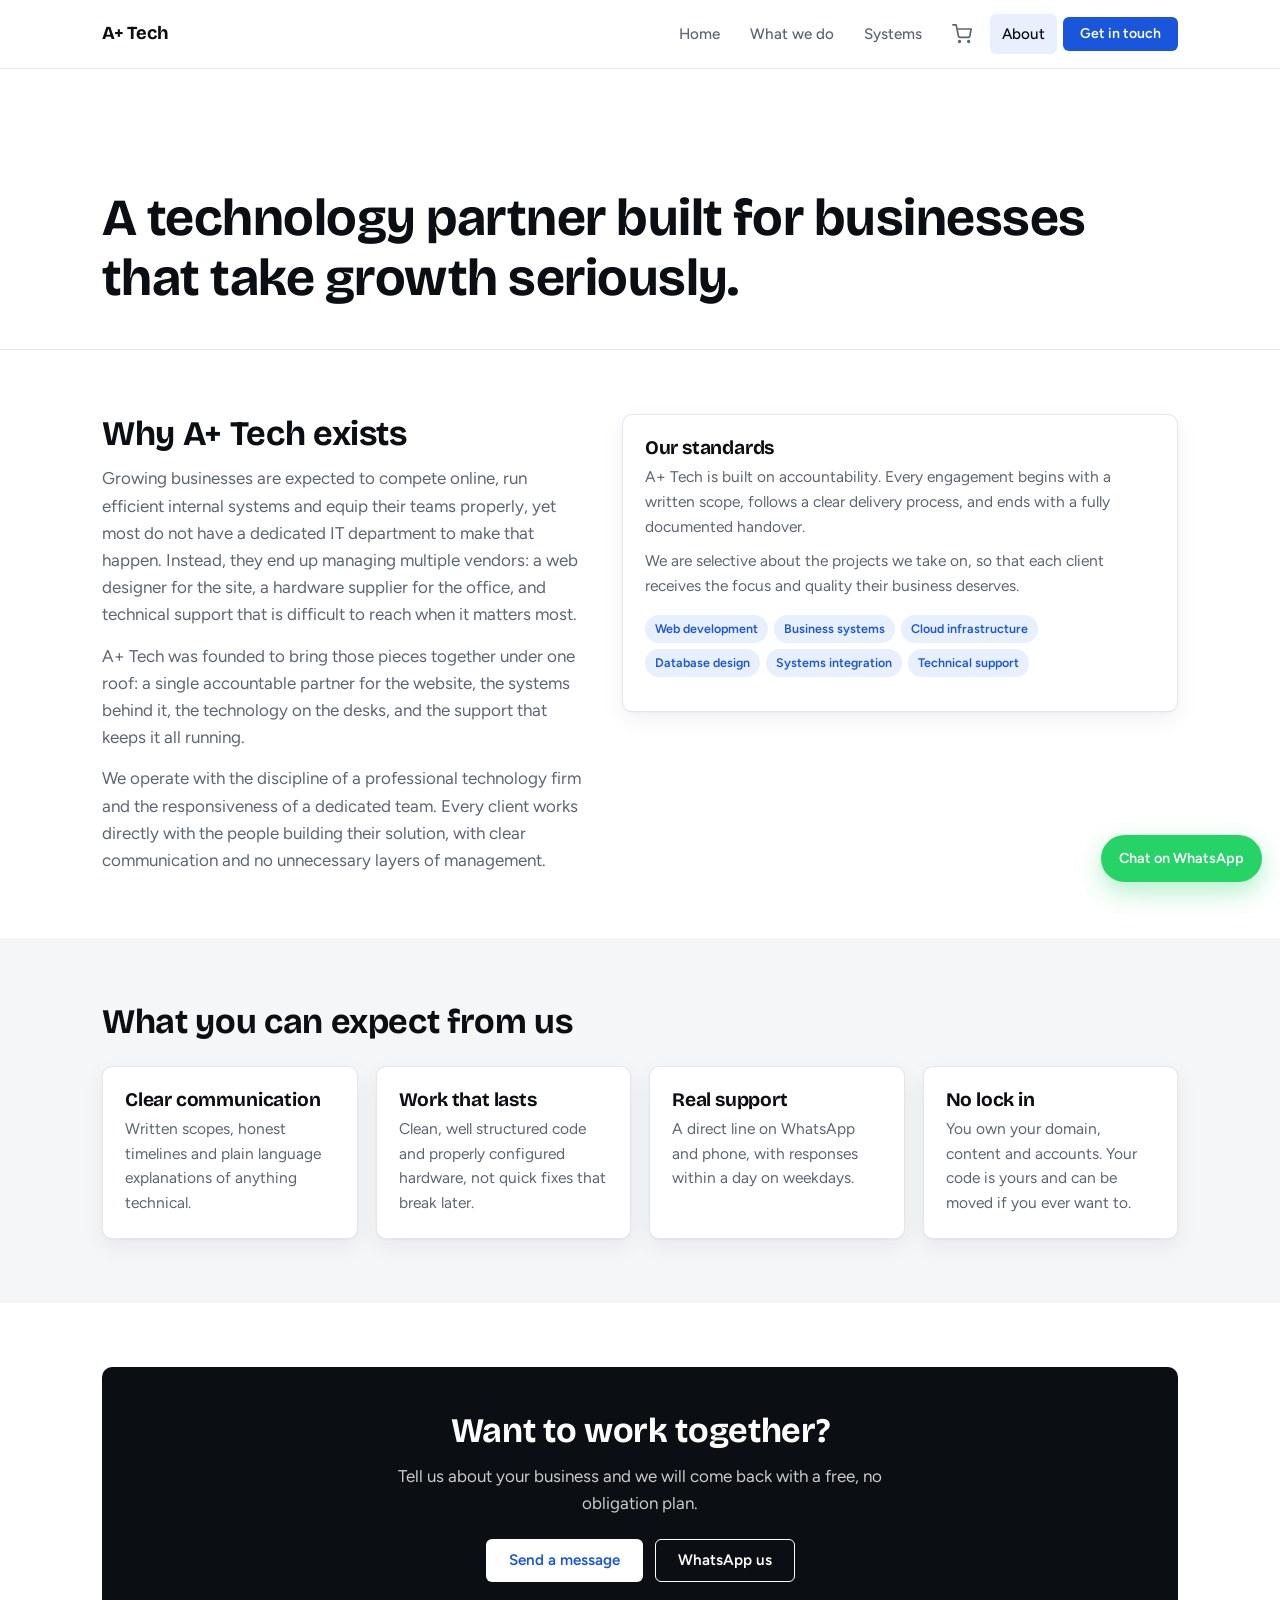
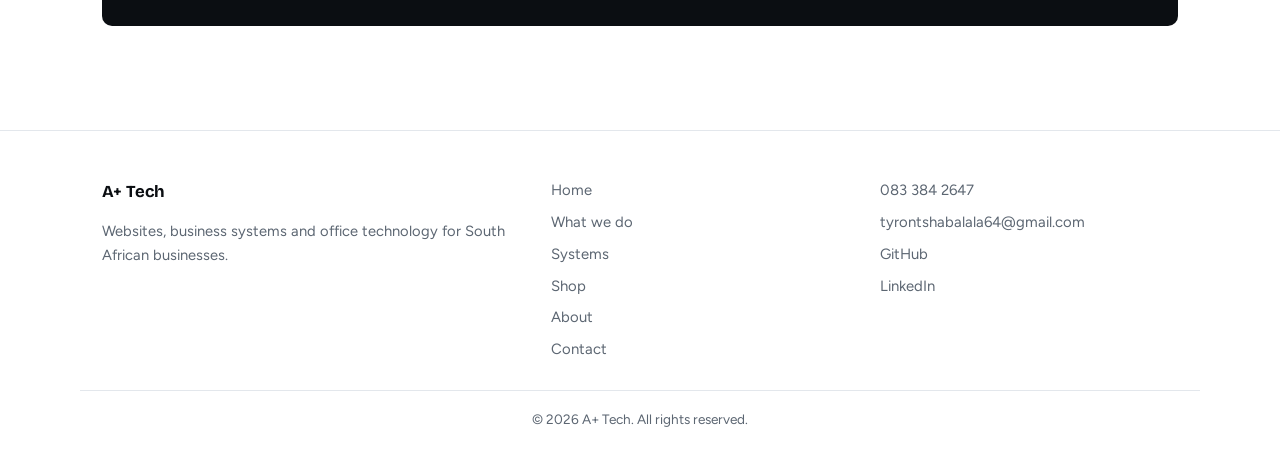
==== commit da8acf25: "Add files via upload" ====
--- a/about.html
+++ b/about.html
@@ -1,819 +1,113 @@
-  <!DOCTYPE html>
-<html lang="en">
-<head>
-    <meta charset="UTF-8" />
-    <meta name="viewport" content="width=device-width, initial-scale=1.0" />
-    <title>Shabs Web Development | About</title>
-    <link rel="preconnect" href="https://fonts.googleapis.com">
-    <link rel="preconnect" href="https://fonts.gstatic.com" crossorigin>
-    <link href="https://fonts.googleapis.com/css2?family=Space+Grotesk:wght@500;600;700&family=Inter:wght@400;500;600&family=IBM+Plex+Mono:wght@400;500&display=swap" rel="stylesheet">
-    <link rel="stylesheet" href="https://cdnjs.cloudflare.com/ajax/libs/font-awesome/6.5.0/css/all.min.css" />
-    <style>
-        /* ===== RESET & BASE ===== */
-        * { margin: 0; padding: 0; box-sizing: border-box; }
-        html { scroll-behavior: smooth; }
-
-        :root {
-            --ink: #0a0e13;
-            --panel: #10161d;
-            --panel-2: #141b23;
-            --line: #1a2a4a;
-            --line-soft: #1a232d;
-            --blue: #00d4ff;
-            --blue-dark: #0099cc;
-            --blue-light: #66e0ff;
-            --trace: #00d4ff;
-            --paper: #eef1f4;
-            --muted: #8393a3;
-        }
-
-        body {
-            font-family: 'Inter', sans-serif;
-            background: var(--ink);
-            color: var(--paper);
-            overflow-x: hidden;
-            background-image:
-                linear-gradient(var(--line-soft) 1px, transparent 1px),
-                linear-gradient(90deg, var(--line-soft) 1px, transparent 1px);
-            background-size: 42px 42px;
-            background-position: -1px -1px;
-        }
-
-        h1, h2, h3, h4 { font-family: 'Space Grotesk', sans-serif; }
-
-        .container { max-width: 1200px; margin: 0 auto; padding: 0 24px; }
-
-        ::-webkit-scrollbar { width: 8px; }
-        ::-webkit-scrollbar-track { background: var(--ink); }
-        ::-webkit-scrollbar-thumb { background: var(--blue); border-radius: 10px; }
-
-        /* ===== SHEET LABEL ===== */
-        .sheet-label {
-            display: inline-flex;
-            align-items: center;
-            gap: 10px;
-            font-family: 'IBM Plex Mono', monospace;
-            font-size: 0.72rem;
-            letter-spacing: 1.5px;
-            color: var(--blue-light);
-            border: 1px solid var(--line);
-            padding: 5px 14px 5px 10px;
-            border-radius: 3px;
-            background: var(--panel);
-            margin-bottom: 16px;
-        }
-        .sheet-label::before {
-            content: '';
-            width: 7px;
-            height: 7px;
-            background: var(--blue);
-            display: inline-block;
-        }
-
-        /* ===== HEADER ===== */
-        header {
-            background: rgba(10, 14, 19, 0.9);
-            padding: 16px 0;
-            position: fixed;
-            width: 100%;
-            top: 0;
-            z-index: 1000;
-            border-bottom: 1px solid var(--line);
-            backdrop-filter: blur(14px);
-            transition: all 0.3s ease;
-        }
-
-        header.scrolled { background: rgba(10, 14, 19, 0.98); }
-
-        header .container {
-            display: flex;
-            justify-content: space-between;
-            align-items: center;
-            flex-wrap: wrap;
-        }
-
-        .logo a { display: flex; align-items: center; gap: 12px; text-decoration: none; }
-
-        .logo h1 { 
-            font-size: 1.3rem; 
-            font-weight: 700; 
-            color: var(--paper); 
-            line-height: 1.2; 
-            letter-spacing: 0.2px; 
-        }
-        .logo h1 span { color: var(--blue); }
-        .logo p {
-            font-family: 'IBM Plex Mono', monospace;
-            font-size: 0.6rem;
-            color: var(--muted);
-            margin-top: 2px;
-            letter-spacing: 2.5px;
-            text-transform: uppercase;
-        }
-
-        .hamburger {
-            display: none;
-            font-size: 1.6rem;
-            color: var(--paper);
-            cursor: pointer;
-            padding: 8px 14px;
-            background: var(--panel);
-            border-radius: 4px;
-            border: 1px solid var(--line);
-            transition: all 0.3s ease;
-        }
-        .hamburger:hover { border-color: var(--blue); }
-
-        nav ul { display: flex; list-style: none; gap: 4px; align-items: center; }
-
-        nav ul li a {
-            color: var(--muted);
-            text-decoration: none;
-            padding: 8px 16px;
-            font-size: 0.88rem;
-            font-family: 'IBM Plex Mono', monospace;
-            transition: all 0.25s ease;
-            font-weight: 400;
-            display: block;
-            position: relative;
-            border-radius: 3px;
-        }
-        nav ul li a::before { content: '/'; color: var(--line); margin-right: 6px; }
-        nav ul li a:hover, nav ul li a.active { color: var(--blue-light); background: var(--panel); }
-
-        @media (max-width: 768px) {
-            .hamburger { display: block; }
-            nav { 
-                width: 100%; 
-                display: none; 
-                margin-top: 14px; 
-                border-top: 1px solid var(--line); 
-                padding-top: 14px; 
-            }
-            nav.open { display: block; }
-            nav ul { 
-                flex-direction: column; 
-                gap: 4px; 
-                width: 100%; 
-            }
-            nav ul li { width: 100%; }
-            nav ul li a { 
-                padding: 12px 18px; 
-                width: 100%; 
-                text-align: left; 
-                font-size: 1rem; 
-            }
-            .logo h1 { font-size: 1.05rem; }
-        }
-
-        @media (max-width: 480px) {
-            .logo p { display: none; }
-            header { padding: 10px 0; }
-            .container { padding: 0 16px; }
-        }
-
-        /* ===== SECTION TITLES ===== */
-        .section-title { margin-bottom: 40px; }
-        .section-title h2 { font-size: 2.4rem; font-weight: 700; color: var(--paper); }
-        .section-title h2 span { color: var(--blue); }
-        .section-title p { color: var(--muted); max-width: 550px; margin-top: 12px; font-size: 1rem; line-height: 1.6; }
-
-        @media (max-width: 768px) {
-            .section-title h2 { font-size: 2rem; }
-        }
-        @media (max-width: 480px) {
-            .section-title h2 { font-size: 1.6rem; }
-            .section-title { margin-bottom: 30px; }
-        }
-
-        /* ===== PAGE HEADER ===== */
-        .page-header {
-            padding: 140px 0 50px;
-            border-bottom: 1px solid var(--line);
-            background: var(--panel);
-        }
-
-        .page-header .container {
-            display: flex;
-            flex-direction: column;
-            align-items: flex-start;
-        }
-
-        .page-header h1 {
-            font-size: 3.2rem;
-            font-weight: 700;
-            color: var(--paper);
-            line-height: 1.1;
-        }
-        .page-header h1 span { color: var(--blue); }
-        .page-header p {
-            color: var(--muted);
-            font-size: 1.05rem;
-            max-width: 550px;
-            margin-top: 12px;
-            line-height: 1.6;
-        }
-
-        @media (max-width: 768px) {
-            .page-header { padding: 120px 0 40px; }
-            .page-header h1 { font-size: 2.4rem; }
-        }
-        @media (max-width: 480px) {
-            .page-header { padding: 100px 0 30px; }
-            .page-header h1 { font-size: 2rem; }
-            .page-header p { font-size: 0.9rem; }
-        }
-
-        /* ===== ABOUT CONTENT ===== */
-        .about-content { padding: 60px 0 80px; }
-
-        .about-grid {
-            display: grid;
-            grid-template-columns: 1fr 1fr;
-            gap: 50px;
-            align-items: start;
-        }
-
-        .about-text h3 {
-            font-size: 1.8rem;
-            font-weight: 700;
-            color: var(--paper);
-            margin-bottom: 16px;
-        }
-        .about-text h3 span { color: var(--blue); }
-        .about-text p {
-            color: var(--muted);
-            line-height: 1.7;
-            margin-bottom: 16px;
-            font-size: 0.96rem;
-        }
-        .about-text p strong { color: var(--blue-light); }
-
-        .about-text .skill-tags {
-            display: flex;
-            flex-wrap: wrap;
-            gap: 8px;
-            margin: 20px 0 25px;
-        }
-        .about-text .skill-tags span {
-            font-family: 'IBM Plex Mono', monospace;
-            background: var(--panel);
-            color: var(--blue-light);
-            padding: 5px 16px;
-            border-radius: 3px;
-            font-size: 0.72rem;
-            border: 1px solid var(--line);
-            transition: all 0.3s ease;
-        }
-        .about-text .skill-tags span:hover {
-            border-color: var(--blue);
-            color: var(--blue);
-        }
-
-        .about-text .btn-group {
-            display: flex;
-            gap: 12px;
-            flex-wrap: wrap;
-        }
-
-        .btn {
-            padding: 12px 30px;
-            border-radius: 4px;
-            text-decoration: none;
-            font-weight: 600;
-            display: inline-block;
-            transition: all 0.25s ease;
-            font-size: 0.85rem;
-            font-family: 'IBM Plex Mono', monospace;
-            letter-spacing: 0.3px;
-        }
-        .btn-primary { background: var(--blue); color: var(--ink); }
-        .btn-primary:hover { background: var(--blue-light); transform: translateY(-2px); }
-        .btn-outline { border: 1px solid var(--line); color: var(--paper); background: transparent; }
-        .btn-outline:hover { border-color: var(--blue); color: var(--blue-light); }
-
-        /* ===== RIGHT SIDE - STATS & INFO ===== */
-        .about-side {
-            display: flex;
-            flex-direction: column;
-            gap: 20px;
-        }
-
-        .stats-grid {
-            display: grid;
-            grid-template-columns: 1fr 1fr;
-            gap: 14px;
-        }
-
-        .stat-card {
-            background: var(--panel);
-            border: 1px solid var(--line);
-            border-radius: 4px;
-            padding: 24px 20px;
-            text-align: center;
-            transition: all 0.3s ease;
-        }
-        .stat-card:hover { border-color: var(--blue); }
-        .stat-card .number {
-            font-family: 'Space Grotesk', sans-serif;
-            font-size: 2.2rem;
-            font-weight: 700;
-            color: var(--blue);
-        }
-        .stat-card .label {
-            font-family: 'IBM Plex Mono', monospace;
-            font-size: 0.72rem;
-            color: var(--muted);
-            margin-top: 4px;
-            letter-spacing: 0.5px;
-        }
-
-        .info-block {
-            background: var(--panel);
-            border: 1px solid var(--line);
-            border-radius: 4px;
-            padding: 22px 24px;
-            text-align: center;
-        }
-        .info-block i {
-            font-size: 1.8rem;
-            color: var(--blue);
-            margin-bottom: 8px;
-        }
-        .info-block h4 {
-            font-size: 0.95rem;
-            font-weight: 600;
-            color: var(--paper);
-        }
-        .info-block p {
-            font-family: 'IBM Plex Mono', monospace;
-            font-size: 0.78rem;
-            color: var(--muted);
-            margin-top: 4px;
-        }
-
-        .quote-block {
-            background: var(--panel-2);
-            border-left: 3px solid var(--blue);
-            padding: 22px 24px;
-            border-radius: 4px;
-        }
-        .quote-block p {
-            font-style: italic;
-            color: var(--muted);
-            font-size: 0.92rem;
-            line-height: 1.6;
-        }
-        .quote-block .author {
-            font-family: 'IBM Plex Mono', monospace;
-            color: var(--blue-light);
-            margin-top: 8px;
-            font-size: 0.8rem;
-            font-style: normal;
-        }
-
-        @media (max-width: 992px) {
-            .about-grid { grid-template-columns: 1fr; gap: 40px; }
-            .about-side { max-width: 500px; }
-        }
-
-        @media (max-width: 768px) {
-            .about-content { padding: 40px 0 60px; }
-            .about-text h3 { font-size: 1.5rem; }
-            .about-text p { font-size: 0.9rem; }
-            .stat-card .number { font-size: 1.8rem; }
-            .stats-grid { gap: 10px; }
-            .stat-card { padding: 18px 14px; }
-        }
-
-        @media (max-width: 480px) {
-            .about-content { padding: 30px 0 40px; }
-            .about-grid { gap: 30px; }
-            .about-text h3 { font-size: 1.3rem; }
-            .about-text p { font-size: 0.85rem; }
-            .about-text .skill-tags span { font-size: 0.65rem; padding: 4px 12px; }
-            .stats-grid { grid-template-columns: 1fr 1fr; gap: 8px; }
-            .stat-card .number { font-size: 1.5rem; }
-            .stat-card .label { font-size: 0.6rem; }
-            .stat-card { padding: 14px 10px; }
-            .info-block { padding: 16px 18px; }
-            .info-block i { font-size: 1.4rem; }
-            .quote-block { padding: 16px 18px; }
-            .quote-block p { font-size: 0.82rem; }
-            .btn { font-size: 0.78rem; padding: 10px 20px; }
-            .about-text .btn-group { flex-direction: column; }
-            .about-text .btn-group .btn { width: 100%; text-align: center; }
-        }
-
-        /* ===== WHY CHOOSE US ===== */
-        .why-choose {
-            padding: 70px 0;
-            border-top: 1px solid var(--line);
-            background: var(--panel);
-        }
-
-        .choose-grid {
-            display: grid;
-            grid-template-columns: repeat(5, 1fr);
-            gap: 20px;
-            margin-top: 10px;
-        }
-
-        .choose-card {
-            background: var(--panel-2);
-            border: 1px solid var(--line);
-            border-radius: 4px;
-            padding: 28px 20px;
-            text-align: center;
-            transition: all 0.3s ease;
-        }
-        .choose-card:hover { border-color: var(--blue); transform: translateY(-4px); }
-        .choose-card i {
-            font-size: 2rem;
-            color: var(--blue);
-            margin-bottom: 12px;
-            display: block;
-        }
-        .choose-card h5 {
-            font-size: 0.9rem;
-            font-weight: 600;
-            color: var(--paper);
-            margin-bottom: 4px;
-        }
-        .choose-card p {
-            font-size: 0.78rem;
-            color: var(--muted);
-            line-height: 1.5;
-        }
-
-        @media (max-width: 992px) {
-            .choose-grid { grid-template-columns: repeat(3, 1fr); }
-        }
-        @media (max-width: 768px) {
-            .why-choose { padding: 50px 0; }
-            .choose-grid { grid-template-columns: repeat(2, 1fr); gap: 14px; }
-            .choose-card { padding: 20px 14px; }
-            .choose-card i { font-size: 1.6rem; }
-            .choose-card h5 { font-size: 0.8rem; }
-            .choose-card p { font-size: 0.7rem; }
-        }
-        @media (max-width: 480px) {
-            .why-choose { padding: 40px 0; }
-            .choose-grid { grid-template-columns: 1fr 1fr; gap: 10px; }
-            .choose-card { padding: 16px 12px; }
-            .choose-card i { font-size: 1.3rem; margin-bottom: 8px; }
-            .choose-card h5 { font-size: 0.75rem; }
-            .choose-card p { font-size: 0.65rem; }
-        }
-
-        /* ===== FOOTER ===== */
-        footer { padding: 56px 20px 28px; border-top: 1px solid var(--line); }
-
-        footer .container { 
-            display: grid; 
-            grid-template-columns: 2fr 1fr 1fr; 
-            gap: 40px; 
-            max-width: 1200px; 
-            margin: 0 auto; 
-        }
-
-        .footer-brand h3 { font-size: 1.3rem; margin-bottom: 10px; color: var(--paper); }
-        .footer-brand h3 span { color: var(--blue); }
-        .footer-brand p { 
-            color: var(--muted); 
-            font-size: 0.88rem; 
-            line-height: 1.7; 
-            font-family: 'IBM Plex Mono', monospace; 
-        }
-
-        .footer-links h5, .footer-social h5 {
-            color: var(--muted); 
-            font-size: 0.72rem; 
-            margin-bottom: 16px;
-            font-family: 'IBM Plex Mono', monospace; 
-            letter-spacing: 1.5px; 
-            text-transform: uppercase;
-        }
-        .footer-links ul { list-style: none; }
-        .footer-links ul li { margin-bottom: 10px; }
-        .footer-links ul li a { 
-            color: var(--paper); 
-            text-decoration: none; 
-            transition: color 0.25s; 
-            font-size: 0.9rem; 
-        }
-        .footer-links ul li a:hover { color: var(--blue-light); }
-
-        .social-icons { display: flex; gap: 12px; flex-wrap: wrap; }
-        .social-icons a {
-            color: var(--muted); 
-            font-size: 1.1rem; 
-            transition: all 0.25s ease;
-            width: 40px; 
-            height: 40px; 
-            border-radius: 4px; 
-            background: var(--panel);
-            display: flex; 
-            align-items: center; 
-            justify-content: center; 
-            border: 1px solid var(--line);
-            text-decoration: none;
-        }
-        .social-icons a:hover { color: var(--blue-light); border-color: var(--blue); }
-
-        .footer-bottom {
-            grid-column: 1 / -1; 
-            text-align: center; 
-            padding-top: 28px; 
-            margin-top: 28px;
-            border-top: 1px solid var(--line-soft); 
-            color: var(--muted); 
-            font-size: 0.78rem;
-            font-family: 'IBM Plex Mono', monospace;
-        }
-
-        @media (max-width: 768px) {
-            footer .container { 
-                grid-template-columns: 1fr; 
-                gap: 30px; 
-                text-align: center; 
-            }
-            .social-icons { justify-content: center; }
-        }
-        @media (max-width: 480px) {
-            footer { padding: 30px 16px 20px; }
-            .footer-brand h3 { font-size: 1.1rem; }
-            .footer-brand p { font-size: 0.8rem; }
-            .footer-links ul li a { font-size: 0.8rem; }
-            .footer-bottom { font-size: 0.65rem; }
-            .social-icons a { width: 36px; height: 36px; font-size: 0.95rem; }
-        }
-
-        /* ===== FLOATING WHATSAPP ===== */
-        .whatsapp-float {
-            position: fixed; 
-            bottom: 28px; 
-            right: 28px;
-            background: #25d366;
-            color: #fff;
-            width: 56px; 
-            height: 56px; 
-            border-radius: 4px;
-            display: flex; 
-            align-items: center; 
-            justify-content: center;
-            font-size: 1.9rem; 
-            text-decoration: none;
-            box-shadow: 0 6px 24px rgba(37, 211, 102, 0.3);
-            z-index: 999; 
-            transition: all 0.25s ease;
-        }
-        .whatsapp-float:hover { 
-            transform: translateY(-3px); 
-            box-shadow: 0 10px 30px rgba(37, 211, 102, 0.4); 
-        }
-
-        @media (max-width: 480px) {
-            .whatsapp-float { 
-                width: 48px; 
-                height: 48px; 
-                font-size: 1.5rem; 
-                bottom: 16px; 
-                right: 16px; 
-            }
-        }
-    </style>
-</head>
-<body>
-
-    <!-- ===== HEADER ===== -->
-    <header id="header">
-        <div class="container">
-            <div class="logo">
-                <a href="index.html">
-                    <div>
-                        <h1>Shabs <span>Web</span> Dev</h1>
-                        <p>Development &amp; Maintenance</p>
-                    </div>
-                </a>
-            </div>
-            <div class="hamburger" id="hamburger">
-                <i class="fas fa-bars"></i>
-            </div>
-            <nav id="navMenu">
-                <ul>
-                    <li><a href="index.html">Home</a></li>
-                    <li><a href="about.html" class="active">About</a></li>
-                    <li><a href="services.html">Services</a></li>
-                    <li><a href="portfolio.html">Portfolio</a></li>
-                    <li><a href="contact.html">Contact</a></li>
-                </ul>
-            </nav>
-        </div>
-    </header>
-
-    <!-- ===== PAGE HEADER ===== -->
-    <section class="page-header">
-        <div class="container">
-            <span class="sheet-label">SHEET 01 / ABOUT</span>
-            <h1>About <span>Shabs</span></h1>
-            <p>Web developer passionate about creating amazing digital experiences.</p>
-        </div>
-    </section>
-
-    <!-- ===== ABOUT CONTENT ===== -->
-    <section class="about-content">
-        <div class="container">
-            <div class="about-grid">
-
-                <!-- LEFT: About Text -->
-                <div class="about-text">
-                    <h3>Hi, I'm <span>Shabs</span> 👋</h3>
-                    <p>
-                        I'm a passionate web developer dedicated to building modern, responsive,
-                        and high-performance websites. I create complete digital solutions that help
-                        businesses grow and succeed online.
-                    </p>
-                    <p>
-                        I am a proud learner from <strong>Tshwane University of Technology</strong>,
-                        where I developed a strong foundation in web development and design. My
-                        journey started with a curiosity for how websites work and has grown into
-                        a full-blown passion for creating amazing digital experiences.
-                    </p>
-                    <p>
-                        With over <strong>10+ websites</strong> built and launched,
-                        I've helped businesses from various industries establish a strong online
-                        presence. I believe in writing clean, maintainable code and delivering
-                        websites that help businesses transform their online presence.
-                    </p>
-                    <p>
-                        Whether you need a simple business website, an e-commerce store, or a
-                        custom web application — I've got you covered.
-                    </p>
-
-                    <div class="skill-tags">
-                        <span>HTML &amp; CSS</span>
-                        <span>JavaScript</span>
-                        <span>WordPress</span>
-                        <span>Responsive Design</span>
-                        <span>SEO</span>
-                        <span>Git</span>
-                        <span>UI/UX Design</span>
-                        <span>Website Maintenance</span>
-                    </div>
-
-                    <div class="btn-group">
-                        <a href="contact.html" class="btn btn-primary">Let's Work Together</a>
-                        <a href="portfolio.html" class="btn btn-outline">View My Work</a>
-                    </div>
-                </div>
-
-                <!-- RIGHT: Stats & Info -->
-                <div class="about-side">
-
-                    <!-- Stats -->
-                    <div class="stats-grid">
-                        <div class="stat-card">
-                            <div class="number">10+</div>
-                            <div class="label">Websites Built</div>
-                        </div>
-                        <div class="stat-card">
-                            <div class="number">100%</div>
-                            <div class="label">Client Satisfaction</div>
-                        </div>
-                        <div class="stat-card">
-                            <div class="number">2+</div>
-                            <div class="label">Years Experience</div>
-                        </div>
-                        <div class="stat-card">
-                            <div class="number">24/7</div>
-                            <div class="label">Support Available</div>
-                        </div>
-                    </div>
-
-                    <!-- University Badge -->
-                    <div class="info-block">
-                        <i class="fas fa-graduation-cap"></i>
-                        <h4>Tshwane University of Technology</h4>
-                        <p>Web Development &amp; Design</p>
-                    </div>
-
-                    <!-- Quote -->
-                    <div class="quote-block">
-                        <p>
-                            "I don't just build websites — I build digital experiences that help businesses grow.
-                            Every project is an opportunity to create something amazing."
-                        </p>
-                        <div class="author">— Shabs</div>
-                    </div>
-
-                </div>
-
-            </div>
-        </div>
-    </section>
-
-    <!-- ===== WHY CHOOSE US ===== -->
-    <section class="why-choose">
-        <div class="container">
-            <div class="section-title" style="margin-bottom: 30px;">
-                <span class="sheet-label">SHEET 02 / WHY US</span>
-                <h2>Why Choose <span>Shabs</span>?</h2>
-                <p>What makes me different from other developers.</p>
-            </div>
-            <div class="choose-grid">
-                <div class="choose-card">
-                    <i class="fas fa-code"></i>
-                    <h5>Clean, Quality Code</h5>
-                    <p>Every line of code is written with best practices in mind.</p>
-                </div>
-                <div class="choose-card">
-                    <i class="fas fa-clock"></i>
-                    <h5>Timely Delivery</h5>
-                    <p>I respect your time and deliver projects on schedule.</p>
-                </div>
-                <div class="choose-card">
-                    <i class="fas fa-headset"></i>
-                    <h5>24/7 Support</h5>
-                    <p>Always available to help with any issues or questions.</p>
-                </div>
-                <div class="choose-card">
-                    <i class="fas fa-piggy-bank"></i>
-                    <h5>Affordable Pricing</h5>
-                    <p>Quality web development at prices that won't break your budget.</p>
-                </div>
-                <div class="choose-card">
-                    <i class="fas fa-rocket"></i>
-                    <h5>Growth Focused</h5>
-                    <p>I build websites that help your business grow and succeed.</p>
-                </div>
-            </div>
-        </div>
-    </section>
-
-    <!-- ===== FOOTER ===== -->
-    <footer>
-        <div class="container">
-            <div class="footer-brand">
-                <h3>Shabs <span>Web</span> Dev</h3>
-                <p>Build &bull; Maintain &bull; Grow<br />We create websites that transform businesses.</p>
-            </div>
-            <div class="footer-links">
-                <h5>Quick Links</h5>
-                <ul>
-                    <li><a href="index.html">Home</a></li>
-                    <li><a href="about.html">About</a></li>
-                    <li><a href="services.html">Services</a></li>
-                    <li><a href="portfolio.html">Portfolio</a></li>
-                    <li><a href="contact.html">Contact</a></li>
-                </ul>
-            </div>
-            <div class="footer-social">
-                <h5>Connect With Me</h5>
-                <div class="social-icons">
-                    <a href="https://github.com/tyrontshabalala64-droid" target="_blank" rel="noopener noreferrer" aria-label="GitHub"><i class="fab fa-github"></i></a>
-                    <a href="https://www.linkedin.com/in/vuako-tshabalala-975878266/?skipRedirect=true" target="_blank" rel="noopener noreferrer" aria-label="LinkedIn"><i class="fab fa-linkedin-in"></i></a>
-                    <a href="https://wa.me/27833842647" target="_blank" rel="noopener noreferrer" aria-label="WhatsApp"><i class="fab fa-whatsapp"></i></a>
-                </div>
-            </div>
-            <div class="footer-bottom">&copy; 2026 Shabs Web Development. All rights reserved.</div>
-        </div>
-    </footer>
-
-    <!-- ===== FLOATING WHATSAPP ===== -->
-    <a href="https://wa.me/27833842647" target="_blank" class="whatsapp-float" aria-label="Chat on WhatsApp">
-        <i class="fab fa-whatsapp"></i>
-    </a>
-
-    <!-- ===== JAVASCRIPT ===== -->
-    <script>
-        document.addEventListener('DOMContentLoaded', function() {
-            const hamburger = document.getElementById('hamburger');
-            const navMenu = document.getElementById('navMenu');
-
-            if (hamburger && navMenu) {
-                hamburger.addEventListener('click', function() {
-                    navMenu.classList.toggle('open');
-                    hamburger.classList.toggle('active');
-                    const icon = hamburger.querySelector('i');
-                    icon.className = navMenu.classList.contains('open') ? 'fas fa-times' : 'fas fa-bars';
-                });
-
-                navMenu.querySelectorAll('a').forEach(link => {
-                    link.addEventListener('click', function() {
-                        navMenu.classList.remove('open');
-                        hamburger.classList.remove('active');
-                        hamburger.querySelector('i').className = 'fas fa-bars';
-                    });
-                });
-            }
-
-            const header = document.getElementById('header');
-            window.addEventListener('scroll', function() {
-                header.classList.toggle('scrolled', window.scrollY > 50);
-            });
-        });
-    </script>
-
-</body>
+ <!DOCTYPE html>
+<html lang="en">
+<head>
+<meta charset="UTF-8">
+<meta name="viewport" content="width=device-width,initial-scale=1">
+<title>About | A+ Tech</title>
+<meta name="description" content="A+ Tech is a South African technology company delivering websites, business systems and office technology to growing businesses.">
+<link rel="preconnect" href="https://fonts.googleapis.com">
+<link rel="preconnect" href="https://fonts.gstatic.com" crossorigin>
+<link href="https://fonts.googleapis.com/css2?family=Bricolage+Grotesque:opsz,wght@12..96,600;12..96,700&family=Figtree:wght@400;500;600&display=swap" rel="stylesheet">
+<link rel="stylesheet" href="styles.css">
+</head>
+<body>
+<header>
+  <div class="w bar">
+    <a class="brand" href="index.html">A+ Tech</a>
+    <nav>
+      <a href="index.html">Home</a>
+      <a href="services.html">What we do</a>
+      <a href="systems.html">Systems</a>
+      <a href="shop.html" aria-label="Shop">
+        <svg xmlns="http://www.w3.org/2000/svg" width="20" height="20" viewBox="0 0 24 24" fill="none" stroke="currentColor" stroke-width="2" stroke-linecap="round" stroke-linejoin="round" style="display:block;"><circle cx="9" cy="21" r="1"></circle><circle cx="20" cy="21" r="1"></circle><path d="M1 1h4l2.68 13.39a2 2 0 0 0 2 1.61h9.72a2 2 0 0 0 2-1.61L23 6H6"></path></svg>
+      </a>
+      <a href="about.html" aria-current="page">About</a>
+      <a class="btn sm" href="contact.html">Get in touch</a>
+    </nav>
+  </div>
+</header>
+
+<main>
+  <section class="page-h">
+    <div class="w">
+      <h1>A technology partner built for businesses that take growth seriously.</h1>
+    </div>
+  </section>
+
+  <section class="sec">
+    <div class="w two">
+      <div>
+        <h2>Why A+ Tech exists</h2>
+        <p class="muted">Growing businesses are expected to compete online, run efficient internal systems and equip their teams properly, yet most do not have a dedicated IT department to make that happen. Instead, they end up managing multiple vendors: a web designer for the site, a hardware supplier for the office, and technical support that is difficult to reach when it matters most.</p>
+        <p class="muted" style="margin-top:14px">A+ Tech was founded to bring those pieces together under one roof: a single accountable partner for the website, the systems behind it, the technology on the desks, and the support that keeps it all running.</p>
+        <p class="muted" style="margin-top:14px">We operate with the discipline of a professional technology firm and the responsiveness of a dedicated team. Every client works directly with the people building their solution, with clear communication and no unnecessary layers of management.</p>
+      </div>
+      <div class="card">
+        <h3>Our standards</h3>
+        <p>A+ Tech is built on accountability. Every engagement begins with a written scope, follows a clear delivery process, and ends with a fully documented handover.</p>
+        <p class="muted" style="margin-top:10px">We are selective about the projects we take on, so that each client receives the focus and quality their business deserves.</p>
+        <div class="chips" style="margin-top:16px">
+          <span>Web development</span>
+          <span>Business systems</span>
+          <span>Cloud infrastructure</span>
+          <span>Database design</span>
+          <span>Systems integration</span>
+          <span>Technical support</span>
+        </div>
+      </div>
+    </div>
+  </section>
+
+  <section class="sec tint">
+    <div class="w">
+      <h2>What you can expect from us</h2>
+      <div class="g" style="margin-top:24px">
+        <div class="card"><h3>Clear communication</h3><p>Written scopes, honest timelines and plain language explanations of anything technical.</p></div>
+        <div class="card"><h3>Work that lasts</h3><p>Clean, well structured code and properly configured hardware, not quick fixes that break later.</p></div>
+        <div class="card"><h3>Real support</h3><p>A direct line on WhatsApp and phone, with responses within a day on weekdays.</p></div>
+        <div class="card"><h3>No lock in</h3><p>You own your domain, content and accounts. Your code is yours and can be moved if you ever want to.</p></div>
+      </div>
+    </div>
+  </section>
+
+  <section class="sec">
+    <div class="w">
+      <div class="cta">
+        <h2>Want to work together?</h2>
+        <p>Tell us about your business and we will come back with a free, no obligation plan.</p>
+        <div class="row" style="justify-content:center">
+          <a class="btn alt" href="contact.html">Send a message</a>
+          <a class="btn ghost" style="color:#fff;border-color:#fff" href="https://wa.me/27833842647">WhatsApp us</a>
+        </div>
+      </div>
+    </div>
+  </section>
+</main>
+
+<footer>
+  <div class="w foot">
+    <div>
+      <strong>A+ Tech</strong>
+      <p class="muted">Websites, business systems and office technology for South African businesses.</p>
+    </div>
+    <div>
+      <a href="index.html">Home</a>
+      <a href="services.html">What we do</a>
+      <a href="systems.html">Systems</a>
+      <a href="shop.html">Shop</a>
+      <a href="about.html">About</a>
+      <a href="contact.html">Contact</a>
+    </div>
+    <div>
+      <a href="tel:+27833842647">083 384 2647</a>
+      <a href="mailto:tyrontshabalala64@gmail.com">tyrontshabalala64@gmail.com</a>
+      <a href="https://github.com/tyrontshabalala64-droid" target="_blank" rel="noopener">GitHub</a>
+      <a href="https://www.linkedin.com/in/vuako-tshabalala-975878266/" target="_blank" rel="noopener">LinkedIn</a>
+    </div>
+  </div>
+  <p class="w copy">&copy; 2026 A+ Tech. All rights reserved.</p>
+</footer>
+
+<a class="wa" href="https://wa.me/27833842647" target="_blank" rel="noopener">Chat on WhatsApp</a>
+</body>
 </html>
--- a/styles.css
+++ b/styles.css
@@ -0,0 +1,576 @@
+ /* ============================================================
+   A+ Tech — styles.css (Clean Light Mode)
+   ============================================================ */
+
+*, *::before, *::after { box-sizing: border-box; margin: 0; padding: 0; }
+
+:root {
+    --ink: #0b0e12;
+    --paper: #ffffff;
+    --soft: #f4f6f8;
+    --line: #e3e7ec;
+    --text: #1a1f26;
+    --muted: #5c6672;
+    --accent: #1a56db;
+    --accent-dark: #1443b0;
+    --accent-soft: #e8effd;
+    --radius: 10px;
+    --radius-sm: 6px;
+    --shadow: 0 1px 2px rgba(16,24,40,.04), 0 8px 24px rgba(16,24,40,.06);
+    --font-head: 'Bricolage Grotesque', system-ui, sans-serif;
+    --font-body: 'Figtree', system-ui, -apple-system, sans-serif;
+    --max: 1120px;
+}
+
+html { scroll-behavior: smooth; -webkit-text-size-adjust: 100%; }
+
+body {
+    font-family: var(--font-body);
+    font-size: 17px;
+    line-height: 1.6;
+    color: var(--text);
+    background: var(--paper);
+    -webkit-font-smoothing: antialiased;
+    text-rendering: optimizeLegibility;
+}
+
+img, svg { max-width: 100%; display: block; }
+a { color: var(--accent); text-decoration: none; }
+a:hover { text-decoration: underline; }
+
+h1, h2, h3, h4 {
+    font-family: var(--font-head);
+    font-weight: 700;
+    line-height: 1.15;
+    color: var(--ink);
+    letter-spacing: -0.01em;
+}
+h1 { font-size: clamp(2rem, 1.4rem + 2.6vw, 3.25rem); }
+h2 { font-size: clamp(1.5rem, 1.2rem + 1.4vw, 2.15rem); margin-bottom: 12px; }
+h3 { font-size: 1.2rem; margin-bottom: 6px; }
+p  { color: var(--text); }
+
+.muted { color: var(--muted); }
+small { font-size: 0.85em; color: var(--muted); }
+
+/* Layout */
+.w { max-width: var(--max); margin: 0 auto; padding: 0 22px; }
+.sec { padding: 64px 0; }
+.sec.tint { background: var(--soft); }
+
+.page-h {
+    padding: 120px 0 40px;
+    border-bottom: 1px solid var(--line);
+    background: var(--paper);
+}
+.page-h .lead { max-width: 640px; margin-top: 14px; }
+
+.lead {
+    font-size: 1.12rem;
+    color: var(--muted);
+    line-height: 1.55;
+}
+
+.row { display: flex; flex-wrap: wrap; gap: 12px; align-items: center; }
+
+/* Header */
+header {
+    position: sticky;
+    top: 0;
+    z-index: 50;
+    background: rgba(255,255,255,.92);
+    backdrop-filter: saturate(180%) blur(10px);
+    -webkit-backdrop-filter: saturate(180%) blur(10px);
+    border-bottom: 1px solid var(--line);
+}
+.bar {
+    display: flex;
+    align-items: center;
+    justify-content: space-between;
+    gap: 16px;
+    padding-top: 14px;
+    padding-bottom: 14px;
+    flex-wrap: wrap;
+}
+.brand {
+    font-family: var(--font-head);
+    font-weight: 700;
+    font-size: 1.15rem;
+    color: var(--ink);
+    letter-spacing: -0.01em;
+}
+.brand:hover { text-decoration: none; color: var(--accent); }
+
+header nav {
+    display: flex;
+    align-items: center;
+    gap: 6px;
+    flex-wrap: wrap;
+}
+header nav a {
+    color: var(--muted);
+    font-weight: 500;
+    font-size: 0.95rem;
+    padding: 8px 12px;
+    border-radius: var(--radius-sm);
+    transition: background .15s ease, color .15s ease;
+    display: flex;
+    align-items: center;
+}
+header nav a:hover {
+    color: var(--ink);
+    background: var(--soft);
+    text-decoration: none;
+}
+header nav a[aria-current="page"] {
+    color: var(--ink);
+    background: var(--accent-soft);
+}
+
+/* Buttons */
+.btn {
+    display: inline-flex;
+    align-items: center;
+    justify-content: center;
+    gap: 8px;
+    font-family: var(--font-body);
+    font-weight: 600;
+    font-size: 0.95rem;
+    line-height: 1;
+    padding: 13px 22px;
+    border-radius: var(--radius-sm);
+    background: var(--accent);
+    color: #fff;
+    border: 1px solid transparent;
+    cursor: pointer;
+    transition: background .15s ease, transform .15s ease, box-shadow .15s ease, color .15s ease, border-color .15s ease;
+    text-decoration: none;
+}
+.btn:hover {
+    background: var(--accent-dark);
+    text-decoration: none;
+    transform: translateY(-1px);
+    box-shadow: 0 6px 16px rgba(26,86,219,.2);
+}
+.btn.ghost {
+    background: transparent;
+    color: var(--ink);
+    border-color: var(--line);
+}
+.btn.ghost:hover {
+    border-color: var(--ink);
+    background: var(--soft);
+    color: var(--ink);
+    box-shadow: none;
+}
+.btn.alt {
+    background: #fff;
+    color: var(--accent);
+}
+.btn.alt:hover {
+    background: #f4f7ff;
+    color: var(--accent-dark);
+}
+.btn.sm { padding: 9px 16px; font-size: 0.88rem; }
+
+/* Cards & grids */
+.g {
+    display: grid;
+    grid-template-columns: repeat(auto-fit, minmax(240px, 1fr));
+    gap: 18px;
+}
+.card {
+    background: #fff;
+    border: 1px solid var(--line);
+    border-radius: var(--radius);
+    padding: 22px;
+    box-shadow: var(--shadow);
+    transition: border-color .15s ease, transform .15s ease;
+}
+.card:hover { border-color: #cfd6df; }
+.card h3 { margin-bottom: 6px; }
+.card p { color: var(--muted); font-size: 0.97rem; }
+.card a { font-weight: 600; font-size: 0.92rem; }
+.card ul { list-style: none; margin: 12px 0 0; padding: 0; }
+.card ul li {
+    position: relative;
+    padding: 6px 0 6px 22px;
+    color: var(--muted);
+    font-size: 0.95rem;
+    border-bottom: 1px solid var(--line);
+}
+.card ul li:last-child { border-bottom: none; }
+.card ul li::before {
+    content: "";
+    position: absolute;
+    left: 0;
+    top: 14px;
+    width: 8px;
+    height: 8px;
+    border-radius: 50%;
+    background: var(--accent);
+    opacity: .85;
+}
+.card.step { position: relative; }
+.card.step b {
+    display: inline-flex;
+    align-items: center;
+    justify-content: center;
+    width: 34px;
+    height: 34px;
+    border-radius: 50%;
+    background: var(--accent-soft);
+    color: var(--accent);
+    font-family: var(--font-head);
+    font-size: 1rem;
+    margin-bottom: 12px;
+}
+
+/* Hero (Light Mode) */
+.hero {
+    padding: 84px 0 68px;
+    background:
+        radial-gradient(1200px 400px at 80% -10%, var(--accent-soft), transparent 60%),
+        var(--paper);
+    border-bottom: 1px solid var(--line);
+}
+.hero .w {
+    display: grid;
+    grid-template-columns: 1.15fr 1fr;
+    gap: 48px;
+    align-items: center;
+}
+.hero h1 { margin-bottom: 18px; }
+.hero .lead { margin-bottom: 26px; max-width: 540px; }
+
+.plan {
+    background: #fff;
+    border: 1px solid var(--line);
+    border-radius: var(--radius);
+    padding: 26px 26px 22px;
+    box-shadow: var(--shadow);
+}
+.plan h3 { font-size: 1.05rem; margin-bottom: 14px; color: var(--ink); }
+.plan ul { list-style: none; padding: 0; margin: 0 0 16px; }
+.plan ul li {
+    position: relative;
+    padding: 9px 0 9px 26px;
+    font-size: 0.97rem;
+    color: var(--text);
+    border-bottom: 1px solid var(--line);
+    opacity: 0;
+    transform: translateY(6px);
+    animation: planIn .55s ease forwards;
+    animation-delay: calc(var(--i, 0) * 90ms + 120ms);
+}
+.plan ul li:last-child { border-bottom: none; }
+.plan ul li::before {
+    content: "";
+    position: absolute;
+    left: 0;
+    top: 16px;
+    width: 10px;
+    height: 10px;
+    border-radius: 50%;
+    background: var(--accent);
+    box-shadow: 0 0 0 4px var(--accent-soft);
+}
+.plan .from {
+    font-family: var(--font-head);
+    font-size: 1.05rem;
+    color: var(--ink);
+    font-weight: 700;
+    padding-top: 6px;
+    border-top: 1px solid var(--line);
+}
+@keyframes planIn {
+    to { opacity: 1; transform: translateY(0); }
+}
+
+/* Shop Product Cards & Disabled Buttons */
+.card.product {
+    text-align: center;
+    display: flex;
+    flex-direction: column;
+}
+
+.card.product .product-img {
+    width: 100%;
+    height: 200px;
+    object-fit: contain;
+    background: #f4f6f8;
+    border-radius: var(--radius-sm);
+    margin-bottom: 16px;
+}
+
+.card.product h3 {
+    margin-bottom: 4px;
+}
+
+.card.product p {
+    margin-bottom: 12px;
+    font-size: 0.9rem;
+}
+
+.card.product .price {
+    font-family: var(--font-head);
+    font-size: 1.4rem;
+    font-weight: 700;
+    color: var(--accent);
+    margin-bottom: 16px;
+    margin-top: auto; 
+}
+
+.card.product .btn {
+    width: 100%;
+}
+
+.card.product .btn.disabled {
+    background-color: #e3e7ec;
+    color: #5c6672;
+    border-color: #e3e7ec;
+    cursor: not-allowed;
+    pointer-events: none;
+    box-shadow: none;
+    transform: none;
+}
+
+/* Other Sections (Tiers, Chips, FAQ, CTA) */
+.tier { display: flex; flex-direction: column; position: relative; }
+.tier .amt {
+    font-family: var(--font-head);
+    font-size: 2rem;
+    font-weight: 700;
+    color: var(--ink);
+    line-height: 1.1;
+    margin: 6px 0 10px;
+}
+.tier .amt small {
+    font-size: 0.95rem;
+    font-family: var(--font-body);
+    color: var(--muted);
+    font-weight: 500;
+}
+.tier p { color: var(--muted); margin-bottom: 6px; }
+.tier ul { margin-bottom: 18px; flex: 1; }
+.tier .btn { width: 100%; margin-top: auto; }
+.tier.pop {
+    border-color: var(--accent);
+    box-shadow: 0 12px 32px rgba(26,86,219,.14);
+}
+.tier.pop .tag {
+    position: absolute;
+    top: -12px;
+    left: 22px;
+    background: var(--accent);
+    color: #fff;
+    font-size: 0.72rem;
+    font-weight: 700;
+    letter-spacing: .04em;
+    text-transform: uppercase;
+    padding: 5px 12px;
+    border-radius: 999px;
+}
+
+.chips { display: flex; flex-wrap: wrap; gap: 6px; margin: 12px 0; }
+.chips span {
+    font-size: 0.78rem;
+    font-weight: 600;
+    color: var(--accent);
+    background: var(--accent-soft);
+    padding: 4px 10px;
+    border-radius: 999px;
+}
+
+details {
+    border: 1px solid var(--line);
+    border-radius: var(--radius-sm);
+    padding: 14px 18px;
+    margin-bottom: 10px;
+    background: #fff;
+    transition: border-color .15s ease;
+}
+details[open] { border-color: #cfd6df; }
+details summary {
+    cursor: pointer;
+    font-weight: 600;
+    color: var(--ink);
+    list-style: none;
+    position: relative;
+    padding-right: 28px;
+}
+details summary::-webkit-details-marker { display: none; }
+details summary::after {
+    content: "+";
+    position: absolute;
+    right: 0;
+    top: 50%;
+    transform: translateY(-50%);
+    font-family: var(--font-head);
+    font-size: 1.3rem;
+    color: var(--accent);
+    line-height: 1;
+    transition: transform .2s ease;
+}
+details[open] summary::after { content: "–"; }
+details p { margin-top: 10px; color: var(--muted); font-size: 0.96rem; }
+
+.two { display: grid; grid-template-columns: 1fr 1.15fr; gap: 36px; align-items: start; }
+form label {
+    display: block;
+    font-size: 0.85rem;
+    font-weight: 600;
+    color: var(--ink);
+    margin: 16px 0 6px;
+}
+form label:first-of-type { margin-top: 0; }
+form input,
+form textarea,
+form select {
+    width: 100%;
+    font-family: inherit;
+    font-size: 0.97rem;
+    color: var(--text);
+    background: #fff;
+    border: 1px solid var(--line);
+    border-radius: var(--radius-sm);
+    padding: 12px 14px;
+    transition: border-color .15s ease, box-shadow .15s ease;
+}
+form input::placeholder,
+form textarea::placeholder { color: #98a1ad; }
+form input:focus,
+form textarea:focus {
+    outline: none;
+    border-color: var(--accent);
+    box-shadow: 0 0 0 3px var(--accent-soft);
+}
+form textarea { min-height: 150px; resize: vertical; }
+form .btn { margin-top: 20px; width: 100%; }
+#status {
+    margin-top: 12px;
+    font-size: 0.92rem;
+    color: var(--muted);
+    min-height: 1.2em;
+}
+#status:not(:empty) {
+    padding: 10px 14px;
+    border-radius: var(--radius-sm);
+    background: var(--accent-soft);
+    color: var(--accent-dark);
+}
+
+.cta {
+    background: var(--ink);
+    color: #fff;
+    border-radius: var(--radius);
+    padding: 44px 32px;
+    text-align: center;
+}
+.cta h2 { color: #fff; }
+.cta p { color: rgba(255,255,255,.78); max-width: 520px; margin: 8px auto 22px; }
+.cta .row { justify-content: center; }
+
+footer {
+    border-top: 1px solid var(--line);
+    padding: 48px 0 0;
+    margin-top: 40px;
+    background: var(--paper);
+}
+.foot {
+    display: grid;
+    grid-template-columns: 1.4fr 1fr 1fr;
+    gap: 32px;
+    padding-bottom: 28px;
+}
+.foot strong {
+    font-family: var(--font-head);
+    color: var(--ink);
+    font-size: 1.05rem;
+    display: block;
+    margin-bottom: 6px;
+}
+.foot p { font-size: 0.92rem; }
+.foot > div { display: flex; flex-direction: column; gap: 8px; }
+.foot a { color: var(--muted); font-size: 0.93rem; }
+.foot a:hover { color: var(--accent); text-decoration: none; }
+.copy {
+    border-top: 1px solid var(--line);
+    padding: 18px 22px;
+    text-align: center;
+    font-size: 0.85rem;
+    color: var(--muted);
+}
+
+.wa {
+    position: fixed;
+    right: 18px;
+    bottom: 18px;
+    z-index: 60;
+    display: inline-flex;
+    align-items: center;
+    gap: 8px;
+    padding: 12px 18px;
+    background: #25d366;
+    color: #fff;
+    font-weight: 600;
+    font-size: 0.9rem;
+    border-radius: 999px;
+    box-shadow: 0 10px 26px rgba(37,211,102,.35);
+    transition: transform .15s ease, box-shadow .15s ease, background .15s ease;
+}
+.wa:hover {
+    text-decoration: none;
+    background: #1fb457;
+    transform: translateY(-2px);
+    box-shadow: 0 14px 32px rgba(37,211,102,.42);
+}
+
+.coming {
+    background: #fff;
+    border: 1px solid var(--line);
+    border-radius: var(--radius);
+    padding: 40px 32px;
+    box-shadow: var(--shadow);
+    position: relative;
+}
+.coming .tag {
+    display: inline-block;
+    background: var(--accent-soft);
+    color: var(--accent-dark);
+    font-size: 0.72rem;
+    font-weight: 700;
+    letter-spacing: .06em;
+    text-transform: uppercase;
+    padding: 5px 12px;
+    border-radius: 999px;
+    margin-bottom: 14px;
+}
+
+/* Responsive */
+@media (max-width: 900px) {
+    .hero .w { grid-template-columns: 1fr; gap: 32px; }
+    .hero { padding: 56px 0 48px; }
+    .two { grid-template-columns: 1fr; gap: 28px; }
+    .foot { grid-template-columns: 1fr 1fr; gap: 24px; }
+}
+@media (max-width: 640px) {
+    body { font-size: 16px; }
+    .sec { padding: 48px 0; }
+    .page-h { padding: 96px 0 28px; }
+    .bar { padding-top: 12px; padding-bottom: 12px; }
+    header nav {
+        width: 100%;
+        gap: 4px;
+        padding-top: 10px;
+        border-top: 1px solid var(--line);
+        margin-top: 10px;
+    }
+    header nav a { padding: 8px 10px; font-size: 0.92rem; }
+    .btn { padding: 12px 18px; }
+    .g { grid-template-columns: 1fr; }
+    .cta { padding: 32px 20px; }
+    .foot { grid-template-columns: 1fr; }
+    .wa { right: 14px; bottom: 14px; padding: 10px 14px; font-size: 0.85rem; }
+    .plan { padding: 20px 18px 16px; }
+}
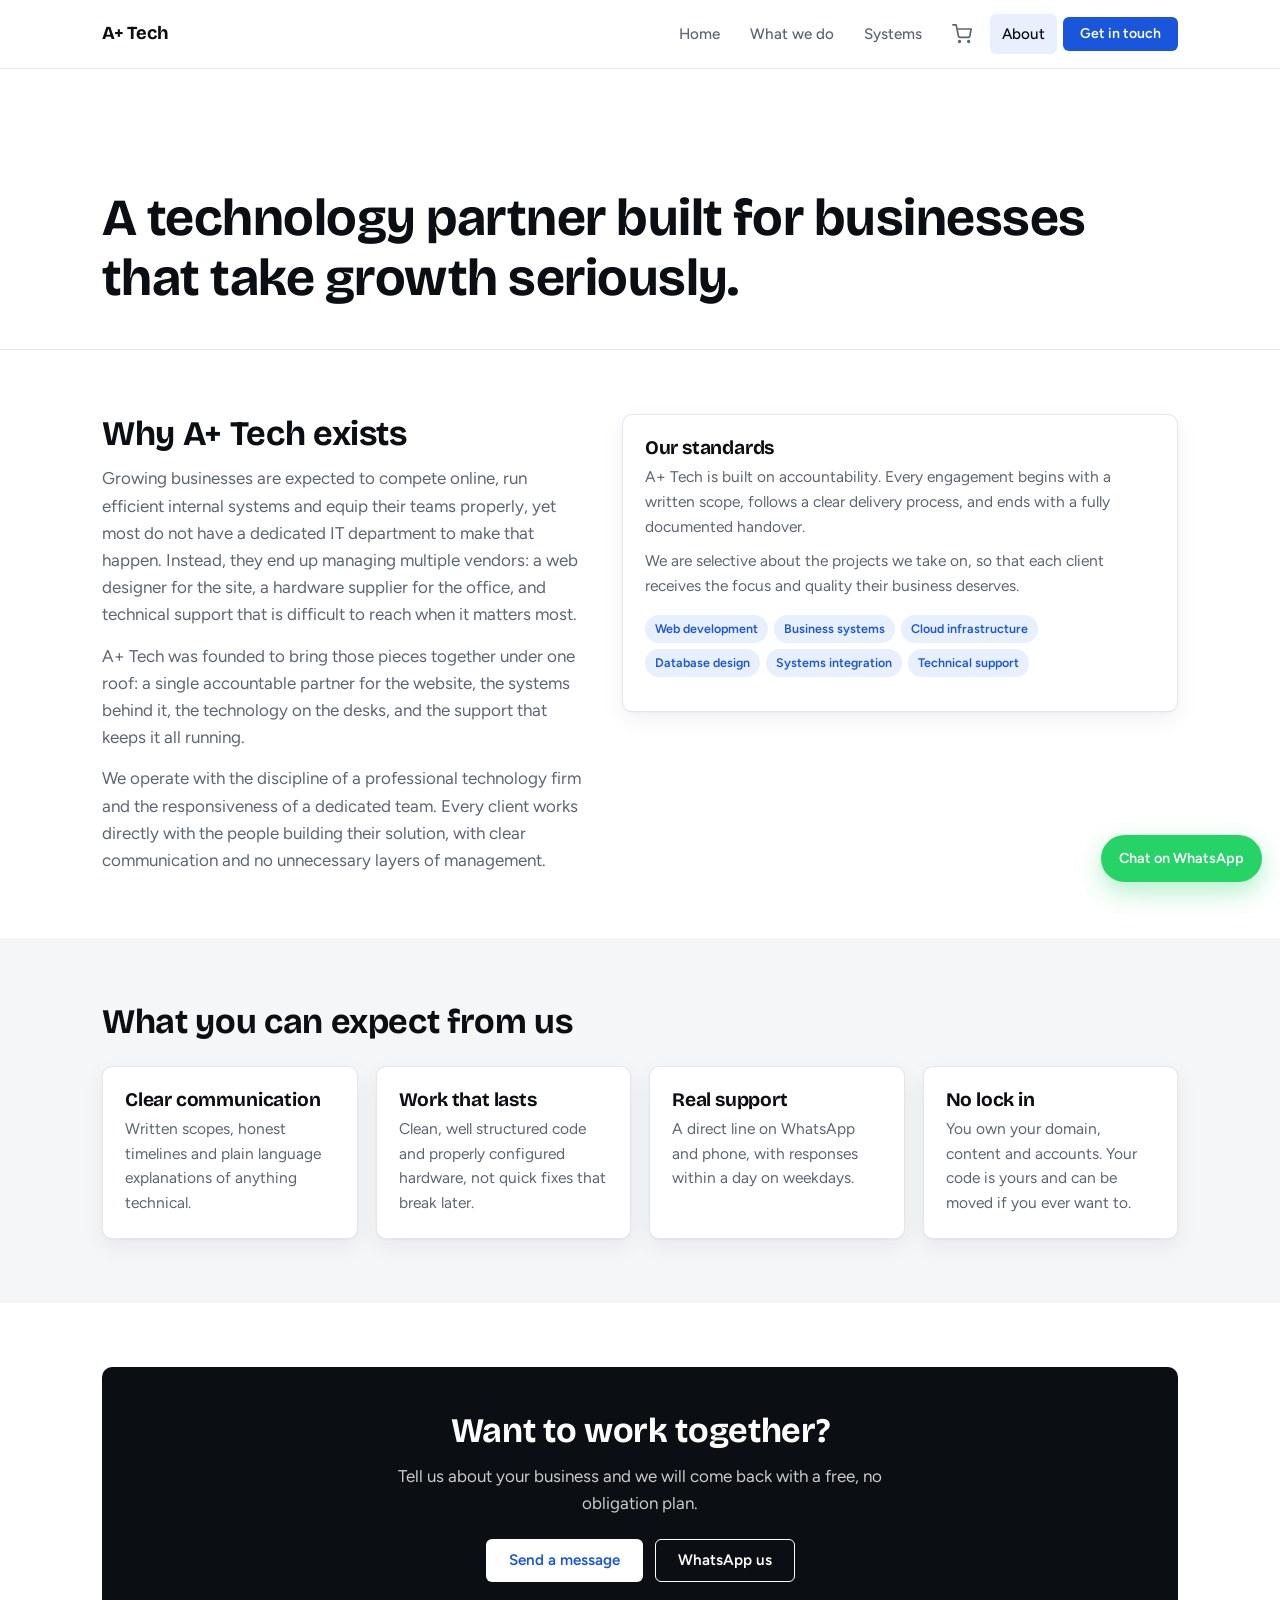
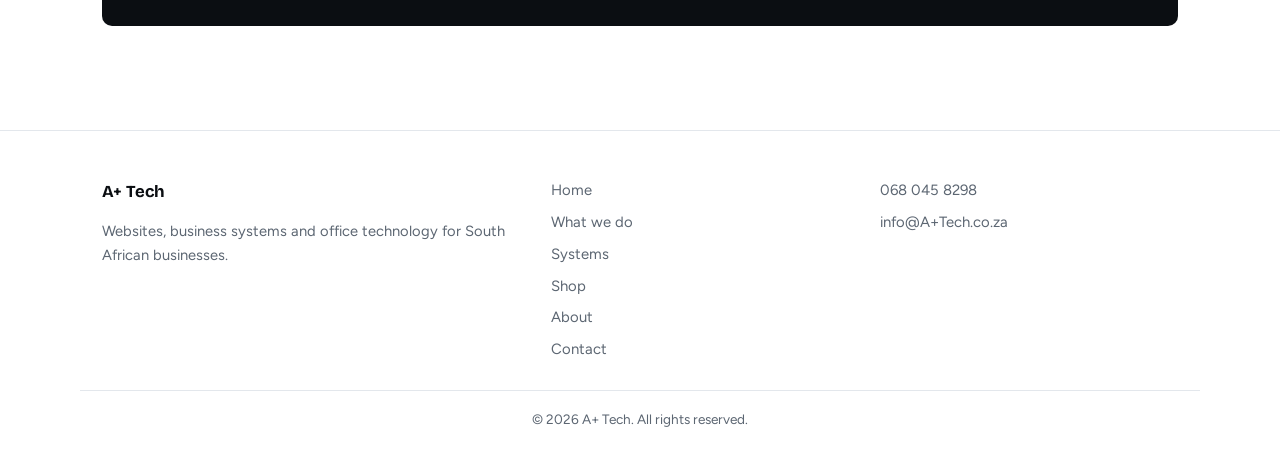
==== commit 9672123b: "Add files via upload" ====
--- a/about.html
+++ b/about.html
@@ -99,15 +99,14 @@
       <a href="contact.html">Contact</a>
     </div>
     <div>
-      <a href="tel:+27833842647">083 384 2647</a>
-      <a href="mailto:tyrontshabalala64@gmail.com">tyrontshabalala64@gmail.com</a>
-      <a href="https://github.com/tyrontshabalala64-droid" target="_blank" rel="noopener">GitHub</a>
-      <a href="https://www.linkedin.com/in/vuako-tshabalala-975878266/" target="_blank" rel="noopener">LinkedIn</a>
+      <a href="tel:+27680458298">068 045 8298</a>
+      <a href="mailto:tyrontshabalala64@gmail.com">info@A+Tech.co.za</a>
+      
     </div>
   </div>
   <p class="w copy">&copy; 2026 A+ Tech. All rights reserved.</p>
 </footer>
 
-<a class="wa" href="https://wa.me/27833842647" target="_blank" rel="noopener">Chat on WhatsApp</a>
+<a class="wa" href="https://wa.me/27680458298" target="_blank" rel="noopener">Chat on WhatsApp</a>
 </body>
 </html>
